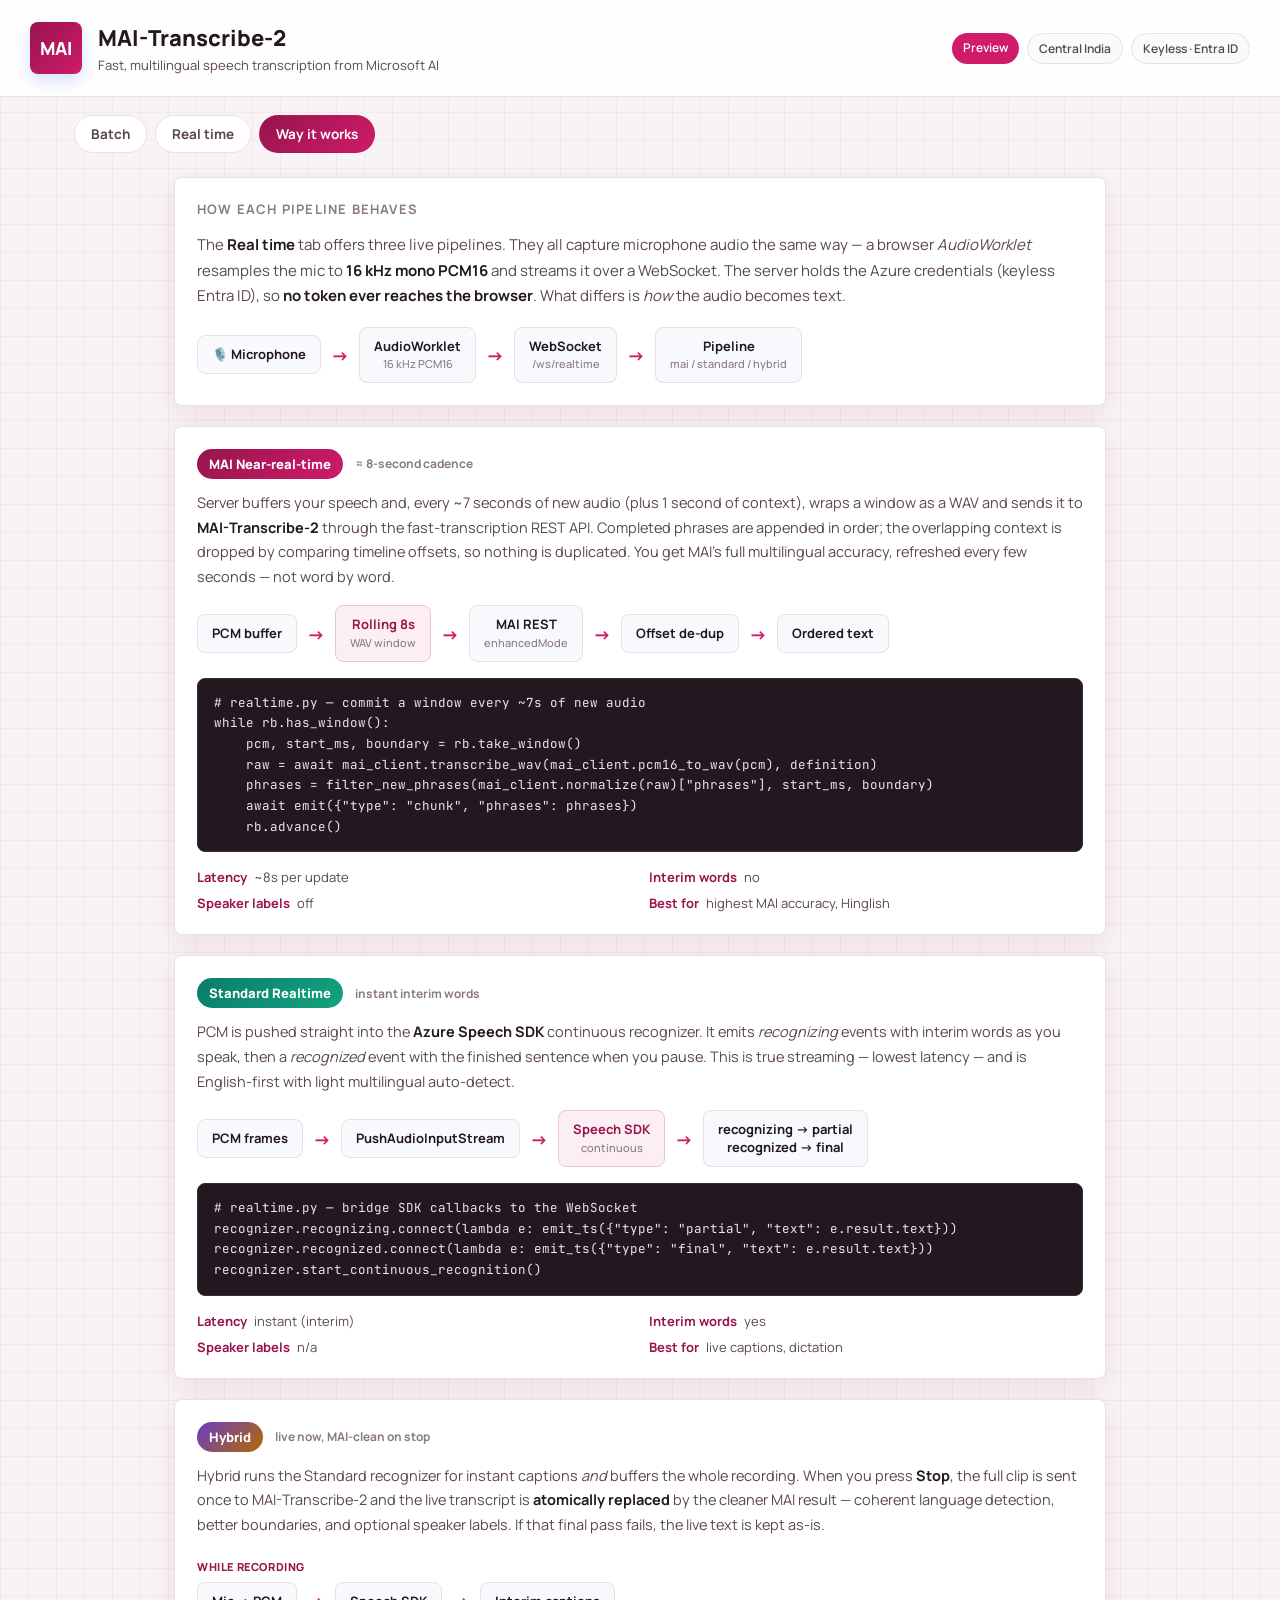
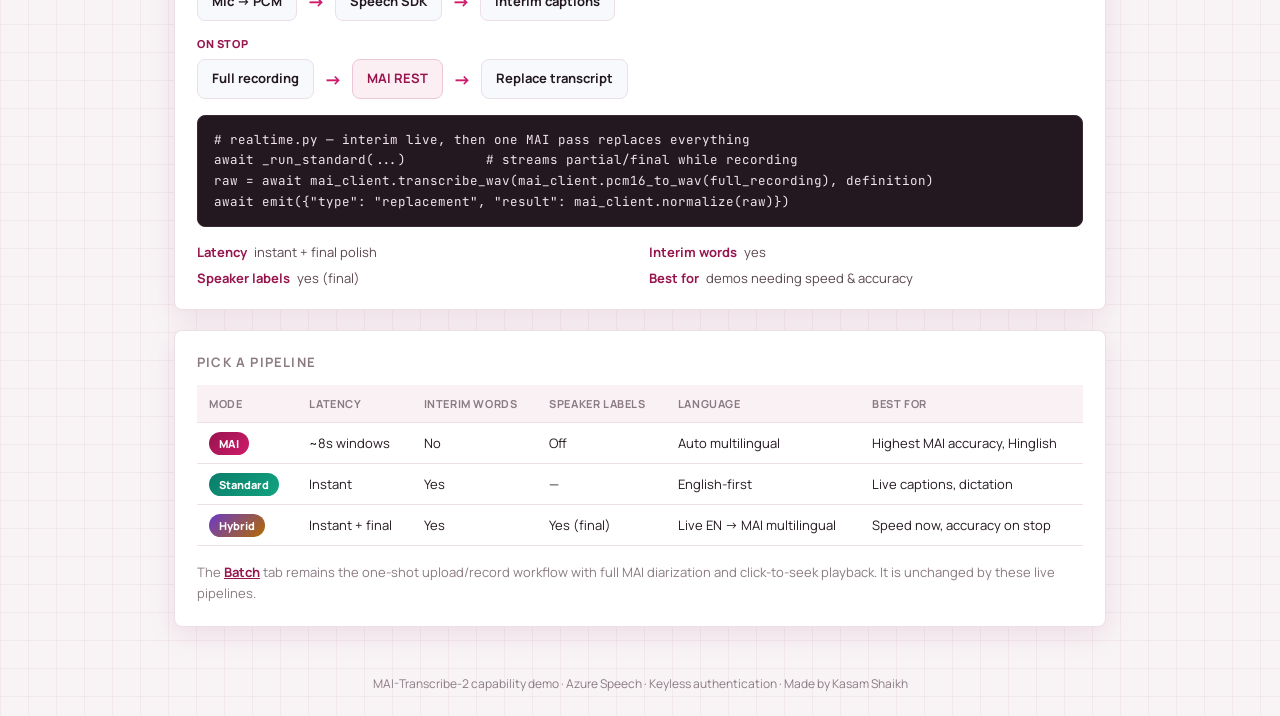
==== public/how-it-works.html @ 8f66d8f8 "Add Real time tab (MAI near-real-time, Standard, Hybrid) + Way it works tab Isolated new tabs; Batch" ====
<!DOCTYPE html>
<html lang="en">
<head>
  <meta charset="UTF-8" />
  <meta name="viewport" content="width=device-width, initial-scale=1.0" />
  <title>MAI-Transcribe-2 · Way it works</title>
  <link rel="preconnect" href="https://fonts.googleapis.com" />
  <link rel="preconnect" href="https://fonts.gstatic.com" crossorigin />
  <link href="https://fonts.googleapis.com/css2?family=Manrope:wght@400;500;600;700;800&display=swap" rel="stylesheet" />
  <link href="https://fonts.googleapis.com/css2?family=JetBrains+Mono:wght@400;600&display=swap" rel="stylesheet" />
  <link rel="stylesheet" href="styles.css?v=7" />
  <link rel="stylesheet" href="how-it-works.css?v=1" />
</head>
<body>
  <header class="app-header">
    <div class="brand">
      <div class="brand-mark">MAI</div>
      <div class="brand-text">
        <h1>MAI-Transcribe-2</h1>
        <p>Fast, multilingual speech transcription from Microsoft AI</p>
      </div>
    </div>
    <div class="badges">
      <span class="badge badge-preview">Preview</span>
      <span class="badge">Central India</span>
      <span class="badge">Keyless · Entra ID</span>
    </div>
  </header>

  <nav class="top-nav">
    <a href="index.html">Batch</a>
    <a href="realtime.html">Real time</a>
    <a href="how-it-works.html" class="active">Way it works</a>
  </nav>

  <main class="how">
    <section class="card intro-card">
      <h2 class="card-title">How each pipeline behaves</h2>
      <p class="lead">
        The <strong>Real time</strong> tab offers three live pipelines. They all capture microphone
        audio the same way — a browser <em>AudioWorklet</em> resamples the mic to <strong>16&nbsp;kHz mono
        PCM16</strong> and streams it over a WebSocket. The server holds the Azure credentials
        (keyless Entra ID), so <strong>no token ever reaches the browser</strong>. What differs is
        <em>how</em> the audio becomes text.
      </p>
      <div class="flow small">
        <span class="flow-step">🎙️ Microphone</span>
        <span class="flow-arrow">→</span>
        <span class="flow-step">AudioWorklet<br /><small>16 kHz PCM16</small></span>
        <span class="flow-arrow">→</span>
        <span class="flow-step">WebSocket<br /><small>/ws/realtime</small></span>
        <span class="flow-arrow">→</span>
        <span class="flow-step">Pipeline<br /><small>mai / standard / hybrid</small></span>
      </div>
    </section>

    <!-- MAI -->
    <section class="card pipe">
      <div class="pipe-head">
        <span class="pipe-badge mai">MAI Near-real-time</span>
        <span class="pipe-tag">≈ 8-second cadence</span>
      </div>
      <p class="pipe-summary">
        Server buffers your speech and, every ~7&nbsp;seconds of new audio (plus 1&nbsp;second of
        context), wraps a window as a WAV and sends it to <strong>MAI-Transcribe-2</strong> through the
        fast-transcription REST API. Completed phrases are appended in order; the overlapping context is
        dropped by comparing timeline offsets, so nothing is duplicated. You get MAI's full multilingual
        accuracy, refreshed every few seconds — not word by word.
      </p>
      <div class="flow">
        <span class="flow-step">PCM buffer</span>
        <span class="flow-arrow">→</span>
        <span class="flow-step accent">Rolling 8s<br /><small>WAV window</small></span>
        <span class="flow-arrow">→</span>
        <span class="flow-step">MAI REST<br /><small>enhancedMode</small></span>
        <span class="flow-arrow">→</span>
        <span class="flow-step">Offset de-dup</span>
        <span class="flow-arrow">→</span>
        <span class="flow-step">Ordered text</span>
      </div>
      <pre class="snippet"><code># realtime.py — commit a window every ~7s of new audio
while rb.has_window():
    pcm, start_ms, boundary = rb.take_window()
    raw = await mai_client.transcribe_wav(mai_client.pcm16_to_wav(pcm), definition)
    phrases = filter_new_phrases(mai_client.normalize(raw)["phrases"], start_ms, boundary)
    await emit({"type": "chunk", "phrases": phrases})
    rb.advance()</code></pre>
      <ul class="chars">
        <li><b>Latency</b> ~8s per update</li>
        <li><b>Interim words</b> no</li>
        <li><b>Speaker labels</b> off</li>
        <li><b>Best for</b> highest MAI accuracy, Hinglish</li>
      </ul>
    </section>

    <!-- STANDARD -->
    <section class="card pipe">
      <div class="pipe-head">
        <span class="pipe-badge standard">Standard Realtime</span>
        <span class="pipe-tag">instant interim words</span>
      </div>
      <p class="pipe-summary">
        PCM is pushed straight into the <strong>Azure Speech SDK</strong> continuous recognizer. It emits
        <em>recognizing</em> events with interim words as you speak, then a <em>recognized</em> event with
        the finished sentence when you pause. This is true streaming — lowest latency — and is
        English-first with light multilingual auto-detect.
      </p>
      <div class="flow">
        <span class="flow-step">PCM frames</span>
        <span class="flow-arrow">→</span>
        <span class="flow-step">PushAudioInputStream</span>
        <span class="flow-arrow">→</span>
        <span class="flow-step accent">Speech SDK<br /><small>continuous</small></span>
        <span class="flow-arrow">→</span>
        <span class="flow-step">recognizing → partial<br />recognized → final</span>
      </div>
      <pre class="snippet"><code># realtime.py — bridge SDK callbacks to the WebSocket
recognizer.recognizing.connect(lambda e: emit_ts({"type": "partial", "text": e.result.text}))
recognizer.recognized.connect(lambda e: emit_ts({"type": "final", "text": e.result.text}))
recognizer.start_continuous_recognition()</code></pre>
      <ul class="chars">
        <li><b>Latency</b> instant (interim)</li>
        <li><b>Interim words</b> yes</li>
        <li><b>Speaker labels</b> n/a</li>
        <li><b>Best for</b> live captions, dictation</li>
      </ul>
    </section>

    <!-- HYBRID -->
    <section class="card pipe">
      <div class="pipe-head">
        <span class="pipe-badge hybrid">Hybrid</span>
        <span class="pipe-tag">live now, MAI-clean on stop</span>
      </div>
      <p class="pipe-summary">
        Hybrid runs the Standard recognizer for instant captions <em>and</em> buffers the whole recording.
        When you press <strong>Stop</strong>, the full clip is sent once to MAI-Transcribe-2 and the live
        transcript is <strong>atomically replaced</strong> by the cleaner MAI result — coherent language
        detection, better boundaries, and optional speaker labels. If that final pass fails, the live text
        is kept as-is.
      </p>
      <div class="flow labeled">
        <div class="flow-lane">
          <span class="lane-tag">While recording</span>
          <div class="flow">
            <span class="flow-step">Mic → PCM</span>
            <span class="flow-arrow">→</span>
            <span class="flow-step">Speech SDK</span>
            <span class="flow-arrow">→</span>
            <span class="flow-step">Interim captions</span>
          </div>
        </div>
        <div class="flow-lane">
          <span class="lane-tag">On stop</span>
          <div class="flow">
            <span class="flow-step">Full recording</span>
            <span class="flow-arrow">→</span>
            <span class="flow-step accent">MAI REST</span>
            <span class="flow-arrow">→</span>
            <span class="flow-step">Replace transcript</span>
          </div>
        </div>
      </div>
      <pre class="snippet"><code># realtime.py — interim live, then one MAI pass replaces everything
await _run_standard(...)          # streams partial/final while recording
raw = await mai_client.transcribe_wav(mai_client.pcm16_to_wav(full_recording), definition)
await emit({"type": "replacement", "result": mai_client.normalize(raw)})</code></pre>
      <ul class="chars">
        <li><b>Latency</b> instant + final polish</li>
        <li><b>Interim words</b> yes</li>
        <li><b>Speaker labels</b> yes (final)</li>
        <li><b>Best for</b> demos needing speed &amp; accuracy</li>
      </ul>
    </section>

    <!-- COMPARISON -->
    <section class="card">
      <h2 class="card-title">Pick a pipeline</h2>
      <div class="compare-wrap">
        <table class="compare">
          <thead>
            <tr><th>Mode</th><th>Latency</th><th>Interim words</th><th>Speaker labels</th><th>Language</th><th>Best for</th></tr>
          </thead>
          <tbody>
            <tr>
              <td><span class="pipe-badge mai sm">MAI</span></td>
              <td>~8s windows</td><td>No</td><td>Off</td><td>Auto multilingual</td>
              <td>Highest MAI accuracy, Hinglish</td>
            </tr>
            <tr>
              <td><span class="pipe-badge standard sm">Standard</span></td>
              <td>Instant</td><td>Yes</td><td>—</td><td>English-first</td>
              <td>Live captions, dictation</td>
            </tr>
            <tr>
              <td><span class="pipe-badge hybrid sm">Hybrid</span></td>
              <td>Instant + final</td><td>Yes</td><td>Yes (final)</td><td>Live EN → MAI multilingual</td>
              <td>Speed now, accuracy on stop</td>
            </tr>
          </tbody>
        </table>
      </div>
      <p class="foot-note">
        The <a href="index.html">Batch</a> tab remains the one-shot upload/record workflow with full MAI
        diarization and click-to-seek playback. It is unchanged by these live pipelines.
      </p>
    </section>
  </main>

  <footer class="app-footer">
    <span>MAI-Transcribe-2 capability demo · Azure Speech · Keyless authentication · Made by Kasam Shaikh</span>
  </footer>
</body>
</html>
---- public/styles.css ----
:root {
  --bg: #f8f4f6;
  --card: #ffffff;
  --card-2: #ffffff;
  --ink: #241820;
  --ink-soft: #5a4650;
  --ink-mute: #8a7a82;
  --line: #ecdfe5;
  --brand: #97144d;        /* Axis Bank burgundy */
  --brand-2: #cf1b6a;      /* Axis magenta accent */
  --accent: #b26a00;       /* warm gold for the speed highlight */
  --danger: #dc3545;
  --radius: 8px;
  --radius-sm: 7px;
  --shadow: 0 8px 28px rgba(151, 20, 77, 0.10);
}

* { box-sizing: border-box; }

html, body { margin: 0; padding: 0; }

body {
  font-family: "Manrope", sans-serif;
  color: var(--ink);
  background:
    linear-gradient(rgba(151, 20, 77, 0.05) 1px, transparent 1px),
    linear-gradient(90deg, rgba(151, 20, 77, 0.05) 1px, transparent 1px),
    var(--bg);
  background-size: 28px 28px;
  min-height: 100vh;
}

/* ---------- Header ---------- */
.app-header {
  display: flex; align-items: center; justify-content: space-between;
  gap: 20px; flex-wrap: wrap;
  padding: 22px 30px;
  border-bottom: 1px solid var(--line); background: rgba(255, 255, 255, 0.94);
}
.brand { display: flex; align-items: center; gap: 16px; }
.brand-mark {
  width: 52px; height: 52px; border-radius: 8px;
  display: grid; place-items: center;
  font-weight: 800; font-size: 18px; letter-spacing: 0; color: #fff;
  background: linear-gradient(135deg, var(--brand), var(--brand-2));
  box-shadow: 0 6px 16px rgba(37, 99, 235, 0.2);
}
.brand-text h1 { margin: 0; font-size: 22px; font-weight: 800; letter-spacing: 0; }
.brand-text p { margin: 3px 0 0; color: var(--ink-soft); font-size: 13px; }
.badges { display: flex; gap: 8px; flex-wrap: wrap; }
.badge {
  font-size: 12px; font-weight: 600; color: var(--ink-soft);
  padding: 6px 11px; border-radius: 999px;
  border: 1px solid var(--line); background: #f8fafc;
}
.badge-preview { color: #fff; background: var(--brand-2); border: none; }

/* ---------- Layout ---------- */
.layout {
  max-width: 1180px; margin: 26px auto; padding: 0 24px;
  display: grid; grid-template-columns: 420px 1fr; gap: 22px; align-items: start;
}
@media (max-width: 900px) { .layout { grid-template-columns: 1fr; } }

.card {
  background: var(--card);
  border: 1px solid var(--line);
  border-radius: var(--radius);
  box-shadow: var(--shadow);
  padding: 22px;
}
.card-title { font-size: 13px; text-transform: uppercase; letter-spacing: 1.2px; color: var(--ink-mute); margin: 0 0 14px; font-weight: 700; }
.card-title.mt { margin-top: 26px; }

/* ---------- Record ---------- */
.record-row { display: flex; align-items: center; gap: 18px; }
.record-btn {
  width: 76px; height: 76px; border-radius: 50%; border: none; cursor: pointer;
  background: linear-gradient(135deg, var(--brand-2), var(--brand));
  display: grid; place-items: center; flex: none;
  box-shadow: 0 8px 24px rgba(79, 140, 255, 0.35);
  transition: transform 0.15s ease, box-shadow 0.15s ease;
}
.record-btn:hover { transform: translateY(-2px); }
.record-btn:active { transform: scale(0.96); }
.mic-icon {
  width: 20px; height: 30px; position: relative; display: block;
}
.mic-icon::before {
  content: ""; position: absolute; left: 3px; top: 0; width: 14px; height: 20px;
  border-radius: 8px; background: #fff;
}
.mic-icon::after {
  content: ""; position: absolute; left: 0; top: 14px; width: 20px; height: 12px;
  border: 2px solid #fff; border-top: none; border-radius: 0 0 12px 12px;
}
.record-btn.recording { background: linear-gradient(135deg, var(--danger), #ff8a3d); animation: pulse 1.4s infinite; }
.record-btn.recording .mic-icon::before { border-radius: 3px; }
@keyframes pulse {
  0% { box-shadow: 0 0 0 0 rgba(255, 93, 108, 0.5); }
  70% { box-shadow: 0 0 0 18px rgba(255, 93, 108, 0); }
  100% { box-shadow: 0 0 0 0 rgba(255, 93, 108, 0); }
}
.record-state { font-weight: 600; font-size: 15px; }
.record-timer { color: var(--ink-mute); font-variant-numeric: tabular-nums; font-size: 13px; margin-top: 2px; }

.or-divider { text-align: center; margin: 18px 0; position: relative; color: var(--ink-mute); font-size: 12px; }
.or-divider::before { content: ""; position: absolute; top: 50%; left: 0; right: 0; height: 1px; background: var(--line); }
.or-divider span { position: relative; background: var(--card); padding: 0 12px; }

.dropzone {
  display: flex; flex-direction: column; align-items: center; gap: 4px;
  padding: 20px; border: 1.5px dashed var(--line); border-radius: var(--radius-sm);
  cursor: pointer; text-align: center; transition: border-color 0.2s, background 0.2s;
}
.dropzone:hover, .dropzone.drag { border-color: var(--brand); background: rgba(46, 197, 182, 0.06); }
.dz-title { font-weight: 600; font-size: 14px; }
.dz-sub { font-size: 12px; color: var(--ink-mute); }
.file-name { margin-top: 10px; font-size: 13px; color: var(--brand); font-weight: 600; word-break: break-all; }

/* ---------- Fields ---------- */
.field { margin-top: 16px; }
.field-row { display: flex; align-items: center; justify-content: space-between; }
.field-label { font-size: 13px; font-weight: 600; color: var(--ink-soft); }
.field-hint { margin: 8px 0 0; font-size: 12px; color: var(--ink-mute); line-height: 1.4; }

.model-selection {
  display: flex; align-items: center; gap: 9px; margin-top: 8px; min-height: 42px;
  padding: 9px 11px; border: 1px solid #ecc6d8; border-radius: var(--radius-sm);
  background: #fbeff4; color: #7a0f3e; font-size: 13px; font-weight: 700;
}
.model-dot { width: 8px; height: 8px; border-radius: 50%; background: var(--brand); }
.model-status { margin-left: auto; color: var(--brand); font-size: 11px; text-transform: uppercase; }

.phrases {
  width: 100%; margin-top: 8px; resize: vertical; font-family: inherit; font-size: 13px;
  color: var(--ink); background: #f8fafc; border: 1px solid var(--line);
  border-radius: var(--radius-sm); padding: 11px 12px; line-height: 1.5;
}
.phrases:focus { outline: none; border-color: var(--brand); }

/* Toggle switch */
.switch { position: relative; display: inline-block; width: 42px; height: 24px; }
.switch input { opacity: 0; width: 0; height: 0; }
.slider {
  position: absolute; inset: 0; cursor: pointer; background: #aab5c5;
  border-radius: 999px; transition: 0.2s;
}
.slider::before {
  content: ""; position: absolute; height: 18px; width: 18px; left: 3px; top: 3px;
  background: #fff; border-radius: 50%; transition: 0.2s;
}
.switch input:checked + .slider { background: var(--brand-2); }
.switch input:checked + .slider::before { transform: translateX(18px); }
.switch input:disabled + .slider { cursor: not-allowed; opacity: 0.4; }

/* Primary button */
.primary-btn {
  width: 100%; margin-top: 22px; padding: 14px; border: none; cursor: pointer;
  border-radius: 7px; font-weight: 700; font-size: 15px; color: #fff; font-family: inherit;
  background: linear-gradient(135deg, var(--brand), var(--brand-2));
  display: flex; align-items: center; justify-content: center; gap: 10px;
  transition: transform 0.12s, opacity 0.2s; box-shadow: 0 6px 16px rgba(151, 20, 77, 0.25);
}
.primary-btn:hover:not(:disabled) { transform: translateY(-1px); }
.primary-btn:disabled { opacity: 0.45; cursor: not-allowed; box-shadow: none; }
.btn-spinner {
  width: 16px; height: 16px; border: 2px solid rgba(255, 255, 255, 0.4);
  border-top-color: #fff; border-radius: 50%; animation: spin 0.7s linear infinite;
}
@keyframes spin { to { transform: rotate(360deg); } }

.try-card {
  margin-top: 18px; padding: 14px; border-radius: var(--radius-sm);
  background: #f7f9fc; border: 1px solid var(--line);
}
.try-label { font-size: 11px; text-transform: uppercase; letter-spacing: 1px; color: var(--brand); font-weight: 700; }
.try-line { margin: 7px 0 0; font-size: 13.5px; line-height: 1.5; color: var(--ink-soft); font-style: italic; }

/* ---------- Output ---------- */
.panel-output { min-height: 440px; display: flex; flex-direction: column; }
.stat-bar { display: flex; gap: 10px; flex-wrap: wrap; margin-bottom: 16px; }
.stat {
  flex: 1; min-width: 92px; padding: 10px 12px; border-radius: var(--radius-sm);
  background: #f8fafc; border: 1px solid var(--line);
}
.stat-k { display: block; font-size: 11px; color: var(--ink-mute); text-transform: uppercase; letter-spacing: 0.6px; }
.stat-v { display: block; font-size: 15px; font-weight: 700; margin-top: 3px; }
.stat-accent { background: #fff8eb; border-color: #f2d19c; }
.stat-accent .stat-v { color: var(--accent); }

.player { width: 100%; margin-bottom: 16px; border-radius: 10px; }

.empty { flex: 1; display: flex; flex-direction: column; align-items: center; justify-content: center; text-align: center; color: var(--ink-mute); gap: 14px; padding: 30px; }
.empty p { line-height: 1.6; font-size: 14px; }
.empty-icon { width: 54px; height: 54px; border-radius: 14px; border: 2px dashed var(--line); position: relative; opacity: 0.6; }
.empty-icon::after { content: ""; position: absolute; inset: 14px; border-radius: 6px; background: linear-gradient(135deg, var(--brand), var(--brand-2)); opacity: 0.5; }

.transcript { line-height: 1.7; font-size: 15.5px; }
.phrase {
  cursor: pointer; padding: 2px 2px; border-radius: 5px; transition: background 0.15s;
  border-bottom: 2px solid transparent;
}
/* Conversation view: one utterance per line with a hanging indent so wrapped
   text aligns under the words, not under the "Speaker N :-" label. */
.phrase.turn {
  display: flex; gap: 8px; align-items: baseline; border-bottom: none; padding: 5px 8px;
}
.phrase:hover { background: #faf1f5; }
.phrase.active { background: #fbeef3; border-bottom-color: transparent; }
.turn-speaker { flex: none; font-weight: 800; color: var(--brand); white-space: nowrap; }
.turn-body { flex: 1; min-width: 0; }
.transcript-summary {
  display: flex; flex-wrap: wrap; gap: 18px; margin-bottom: 14px; padding: 10px 14px;
  border: 1px solid var(--line); border-left: 3px solid var(--brand);
  border-radius: var(--radius-sm); background: #fbeff4;
}
.summary-item { display: flex; flex-direction: column; gap: 2px; }
.summary-k { font-size: 10px; text-transform: uppercase; letter-spacing: 0.7px; color: var(--brand); font-weight: 800; }
.summary-v { font-size: 13.5px; font-weight: 700; color: var(--ink); }
.lang-chip {
  display: inline-block; font-size: 10px; font-weight: 800; text-transform: uppercase;
  letter-spacing: 0.5px; padding: 1px 6px; border-radius: 5px; margin-right: 5px;
  vertical-align: middle; transform: translateY(-1px);
}
.lang-en { background: #f3e1ea; color: #7a0f3e; }
.lang-hi { background: #fdeecf; color: #8a5a06; }
.lang-other { background: #f7e0ee; color: #a3186b; }

.bias-note {
  margin-top: 16px; padding: 11px 13px; border-radius: var(--radius-sm); font-size: 12.5px;
  background: rgba(151, 20, 77, 0.06); border: 1px solid rgba(151, 20, 77, 0.22); color: var(--ink-soft);
}
.bias-note b { color: var(--brand); }
.error-box {
  margin-top: 16px; padding: 12px 14px; border-radius: var(--radius-sm); font-size: 13px;
  background: rgba(255, 93, 108, 0.1); border: 1px solid rgba(255, 93, 108, 0.35); color: #ffb3bb;
  white-space: pre-wrap; word-break: break-word;
}

.app-footer { text-align: center; color: var(--ink-mute); font-size: 12px; padding: 24px; }

/* ---------- Top navigation (shared across Batch / Real time / Way it works) ---------- */
.top-nav {
  max-width: 1180px; margin: 18px auto 0; padding: 0 24px;
  display: flex; gap: 8px; flex-wrap: wrap;
}
.top-nav a {
  text-decoration: none; font-size: 13.5px; font-weight: 700; color: var(--ink-soft);
  padding: 9px 16px; border-radius: 999px; border: 1px solid var(--line); background: #fff;
  transition: color 0.15s, border-color 0.15s, background 0.15s;
}
.top-nav a:hover { color: var(--brand); border-color: var(--brand); }
.top-nav a.active {
  color: #fff; background: linear-gradient(135deg, var(--brand), var(--brand-2)); border-color: transparent;
}
---- public/how-it-works.css ----
/* Way it works — static explainer styles. Shared tokens live in styles.css. */

.how {
  max-width: 980px; margin: 24px auto; padding: 0 24px;
  display: flex; flex-direction: column; gap: 20px;
}

.intro-card .lead { margin: 0 0 18px; font-size: 15px; line-height: 1.7; color: var(--ink-soft); }
.intro-card .lead strong { color: var(--ink); }

/* Flow diagram */
.flow {
  display: flex; align-items: center; gap: 10px; flex-wrap: wrap;
}
.flow.small { margin-top: 6px; }
.flow-step {
  padding: 10px 14px; border-radius: 8px; font-size: 13px; font-weight: 700; text-align: center;
  color: var(--ink); background: #f7f9fc; border: 1px solid var(--line); line-height: 1.35;
}
.flow-step small { display: block; font-weight: 500; font-size: 11px; color: var(--ink-mute); margin-top: 2px; }
.flow-step.accent {
  background: #fbeff4; border-color: #ecc6d8; color: var(--brand);
}
.flow-arrow { color: var(--brand-2); font-weight: 800; font-size: 18px; }
.flow.labeled { display: block; }
.flow-lane { margin-top: 10px; }
.lane-tag {
  display: inline-block; margin-bottom: 8px; font-size: 11px; font-weight: 800;
  text-transform: uppercase; letter-spacing: 0.6px; color: var(--brand);
}

/* Pipeline card */
.pipe-head { display: flex; align-items: center; gap: 12px; flex-wrap: wrap; margin-bottom: 12px; }
.pipe-badge {
  font-size: 13px; font-weight: 800; color: #fff; padding: 6px 12px; border-radius: 999px;
  background: var(--brand);
}
.pipe-badge.sm { font-size: 11px; padding: 4px 10px; }
.pipe-badge.mai { background: linear-gradient(135deg, #97144d, #cf1b6a); }
.pipe-badge.standard { background: linear-gradient(135deg, #0a7d6b, #12a37f); }
.pipe-badge.hybrid { background: linear-gradient(135deg, #6a3ac7, #b26a00); }
.pipe-tag { font-size: 12px; font-weight: 700; color: var(--ink-mute); }
.pipe-summary { margin: 0 0 16px; font-size: 14.5px; line-height: 1.7; color: var(--ink-soft); }
.pipe-summary strong { color: var(--ink); }

/* Code snippet */
.snippet {
  margin: 16px 0 0; padding: 14px 16px; border-radius: 8px; overflow-x: auto;
  background: #241820; border: 1px solid #3a2a32;
}
.snippet code {
  font-family: "JetBrains Mono", ui-monospace, "Cascadia Code", Consolas, monospace;
  font-size: 12.5px; line-height: 1.65; color: #f3e3ea; white-space: pre;
}

/* Characteristics */
.chars {
  list-style: none; margin: 16px 0 0; padding: 0;
  display: grid; grid-template-columns: repeat(2, 1fr); gap: 8px 18px;
}
.chars li { font-size: 13px; color: var(--ink-soft); }
.chars b { color: var(--brand); font-weight: 700; margin-right: 4px; }

/* Comparison table */
.compare-wrap { overflow-x: auto; }
.compare { width: 100%; border-collapse: collapse; font-size: 13px; }
.compare th, .compare td {
  text-align: left; padding: 11px 12px; border-bottom: 1px solid var(--line); vertical-align: middle;
}
.compare thead th {
  font-size: 11px; text-transform: uppercase; letter-spacing: 0.6px; color: var(--ink-mute);
  background: #faf1f5;
}
.compare tbody tr:hover { background: #fbfafc; }
.foot-note { margin: 16px 0 0; font-size: 13px; color: var(--ink-mute); line-height: 1.6; }
.foot-note a { color: var(--brand); font-weight: 700; }

@media (max-width: 620px) {
  .chars { grid-template-columns: 1fr; }
  .flow-arrow { transform: rotate(90deg); }
}
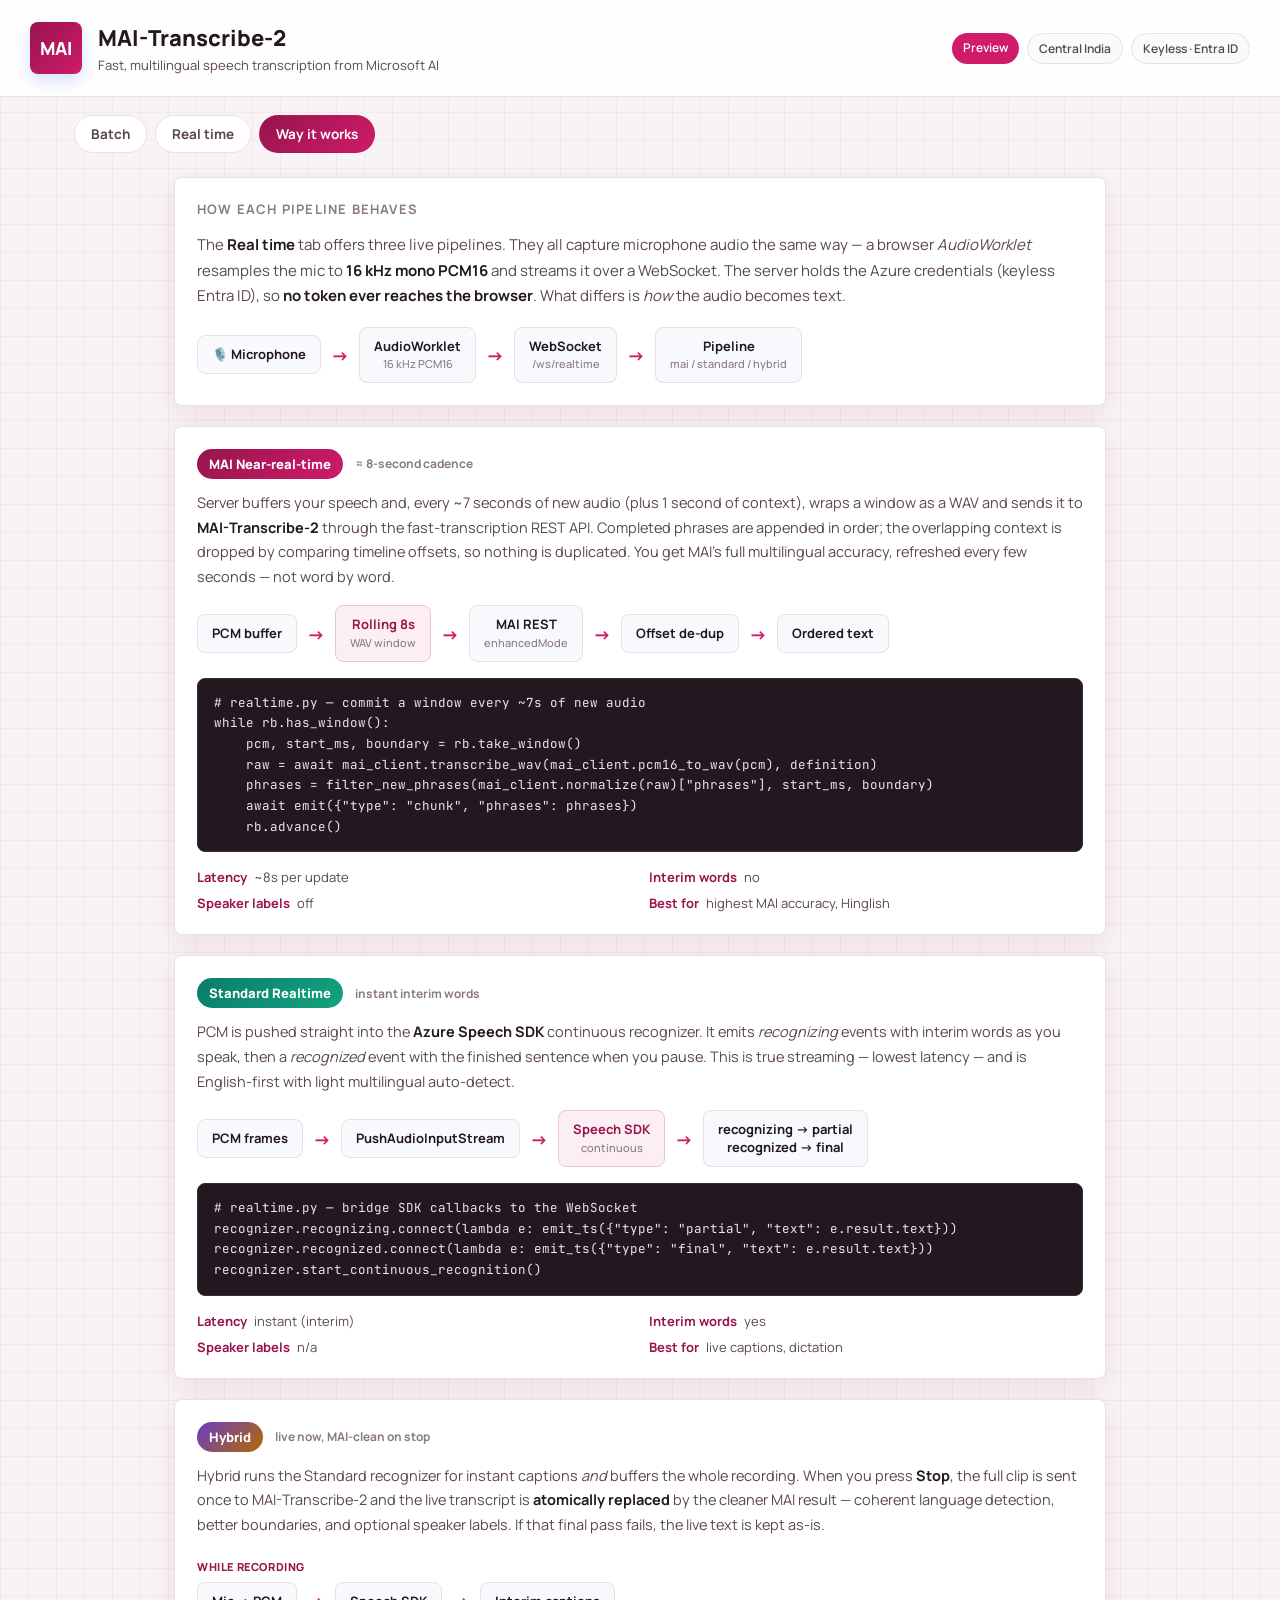
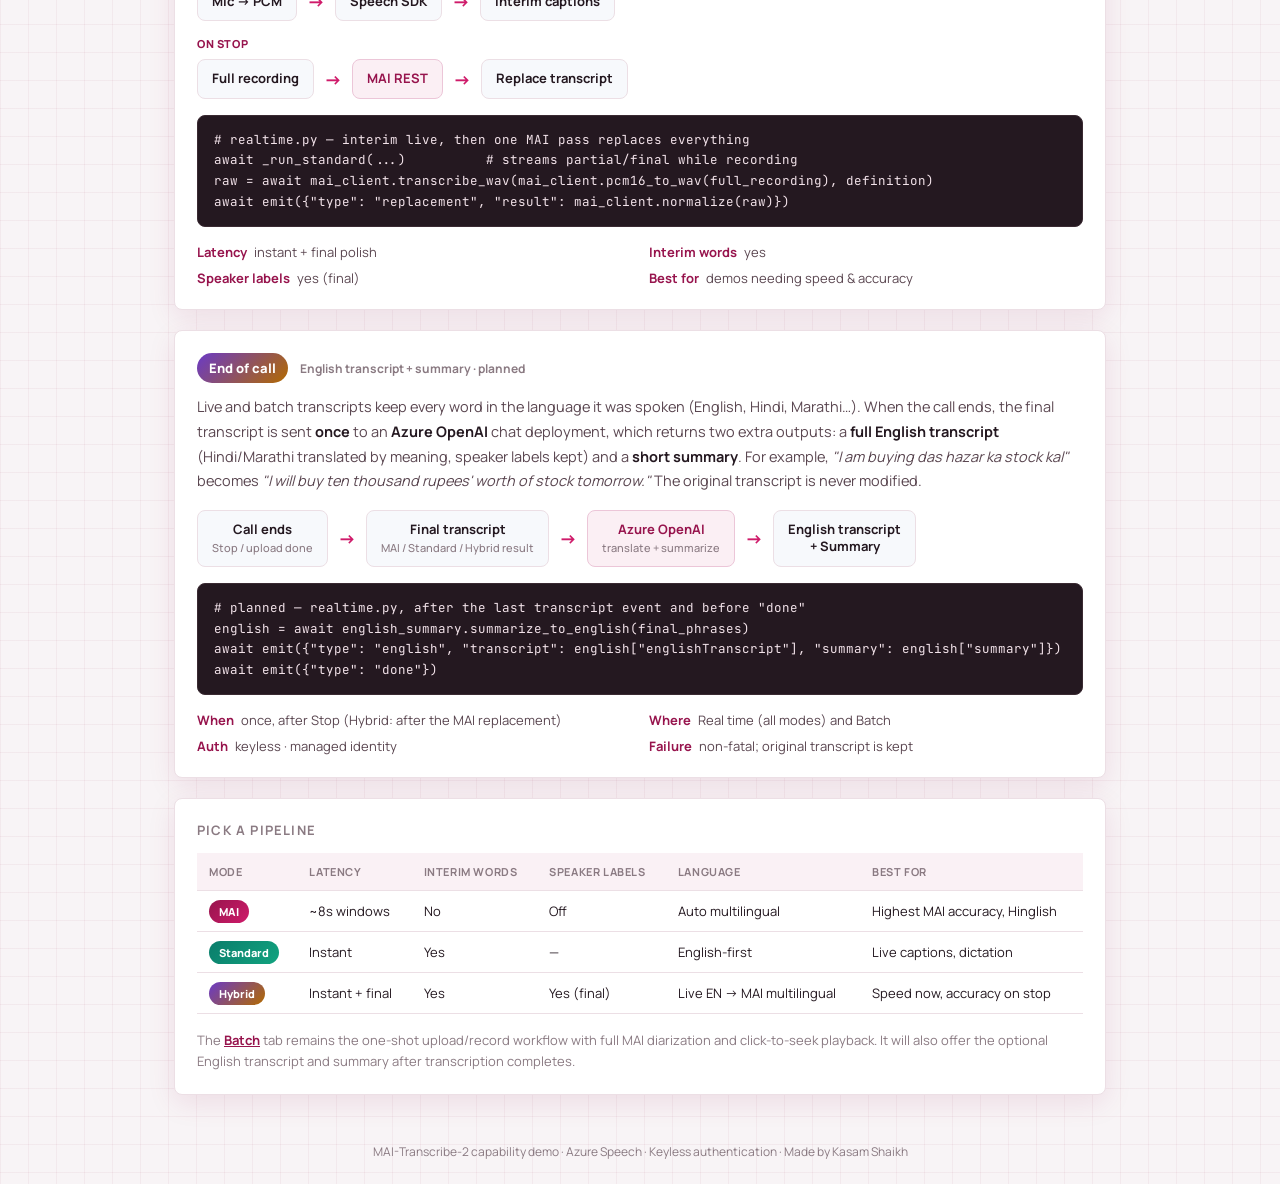
==== commit c2549e12: "Document planned end-of-call English transcript and summary Co-authored-by: Copilot <223556219+Copil" ====
--- a/public/how-it-works.html
+++ b/public/how-it-works.html
@@ -170,6 +170,41 @@
         <li><b>Interim words</b> yes</li>
         <li><b>Speaker labels</b> yes (final)</li>
         <li><b>Best for</b> demos needing speed &amp; accuracy</li>
+      </ul>
+    </section>
+
+    <!-- ENGLISH SUMMARY -->
+    <section class="card pipe">
+      <div class="pipe-head">
+        <span class="pipe-badge hybrid">End of call</span>
+        <span class="pipe-tag">English transcript + summary · planned</span>
+      </div>
+      <p class="pipe-summary">
+        Live and batch transcripts keep every word in the language it was spoken (English, Hindi, Marathi…).
+        When the call ends, the final transcript is sent <strong>once</strong> to an
+        <strong>Azure OpenAI</strong> chat deployment, which returns two extra outputs: a
+        <strong>full English transcript</strong> (Hindi/Marathi translated by meaning, speaker labels kept) and a
+        <strong>short summary</strong>. For example, <em>"I am buying das hazar ka stock kal"</em> becomes
+        <em>"I will buy ten thousand rupees' worth of stock tomorrow."</em> The original transcript is never modified.
+      </p>
+      <div class="flow">
+        <span class="flow-step">Call ends<br /><small>Stop / upload done</small></span>
+        <span class="flow-arrow">→</span>
+        <span class="flow-step">Final transcript<br /><small>MAI / Standard / Hybrid result</small></span>
+        <span class="flow-arrow">→</span>
+        <span class="flow-step accent">Azure OpenAI<br /><small>translate + summarize</small></span>
+        <span class="flow-arrow">→</span>
+        <span class="flow-step">English transcript<br />+ Summary</span>
+      </div>
+      <pre class="snippet"><code># planned — realtime.py, after the last transcript event and before "done"
+english = await english_summary.summarize_to_english(final_phrases)
+await emit({"type": "english", "transcript": english["englishTranscript"], "summary": english["summary"]})
+await emit({"type": "done"})</code></pre>
+      <ul class="chars">
+        <li><b>When</b> once, after Stop (Hybrid: after the MAI replacement)</li>
+        <li><b>Where</b> Real time (all modes) and Batch</li>
+        <li><b>Auth</b> keyless · managed identity</li>
+        <li><b>Failure</b> non-fatal; original transcript is kept</li>
       </ul>
     </section>
 
@@ -202,7 +237,8 @@
       </div>
       <p class="foot-note">
         The <a href="index.html">Batch</a> tab remains the one-shot upload/record workflow with full MAI
-        diarization and click-to-seek playback. It is unchanged by these live pipelines.
+        diarization and click-to-seek playback. It will also offer the optional English transcript and summary
+        after transcription completes.
       </p>
     </section>
   </main>
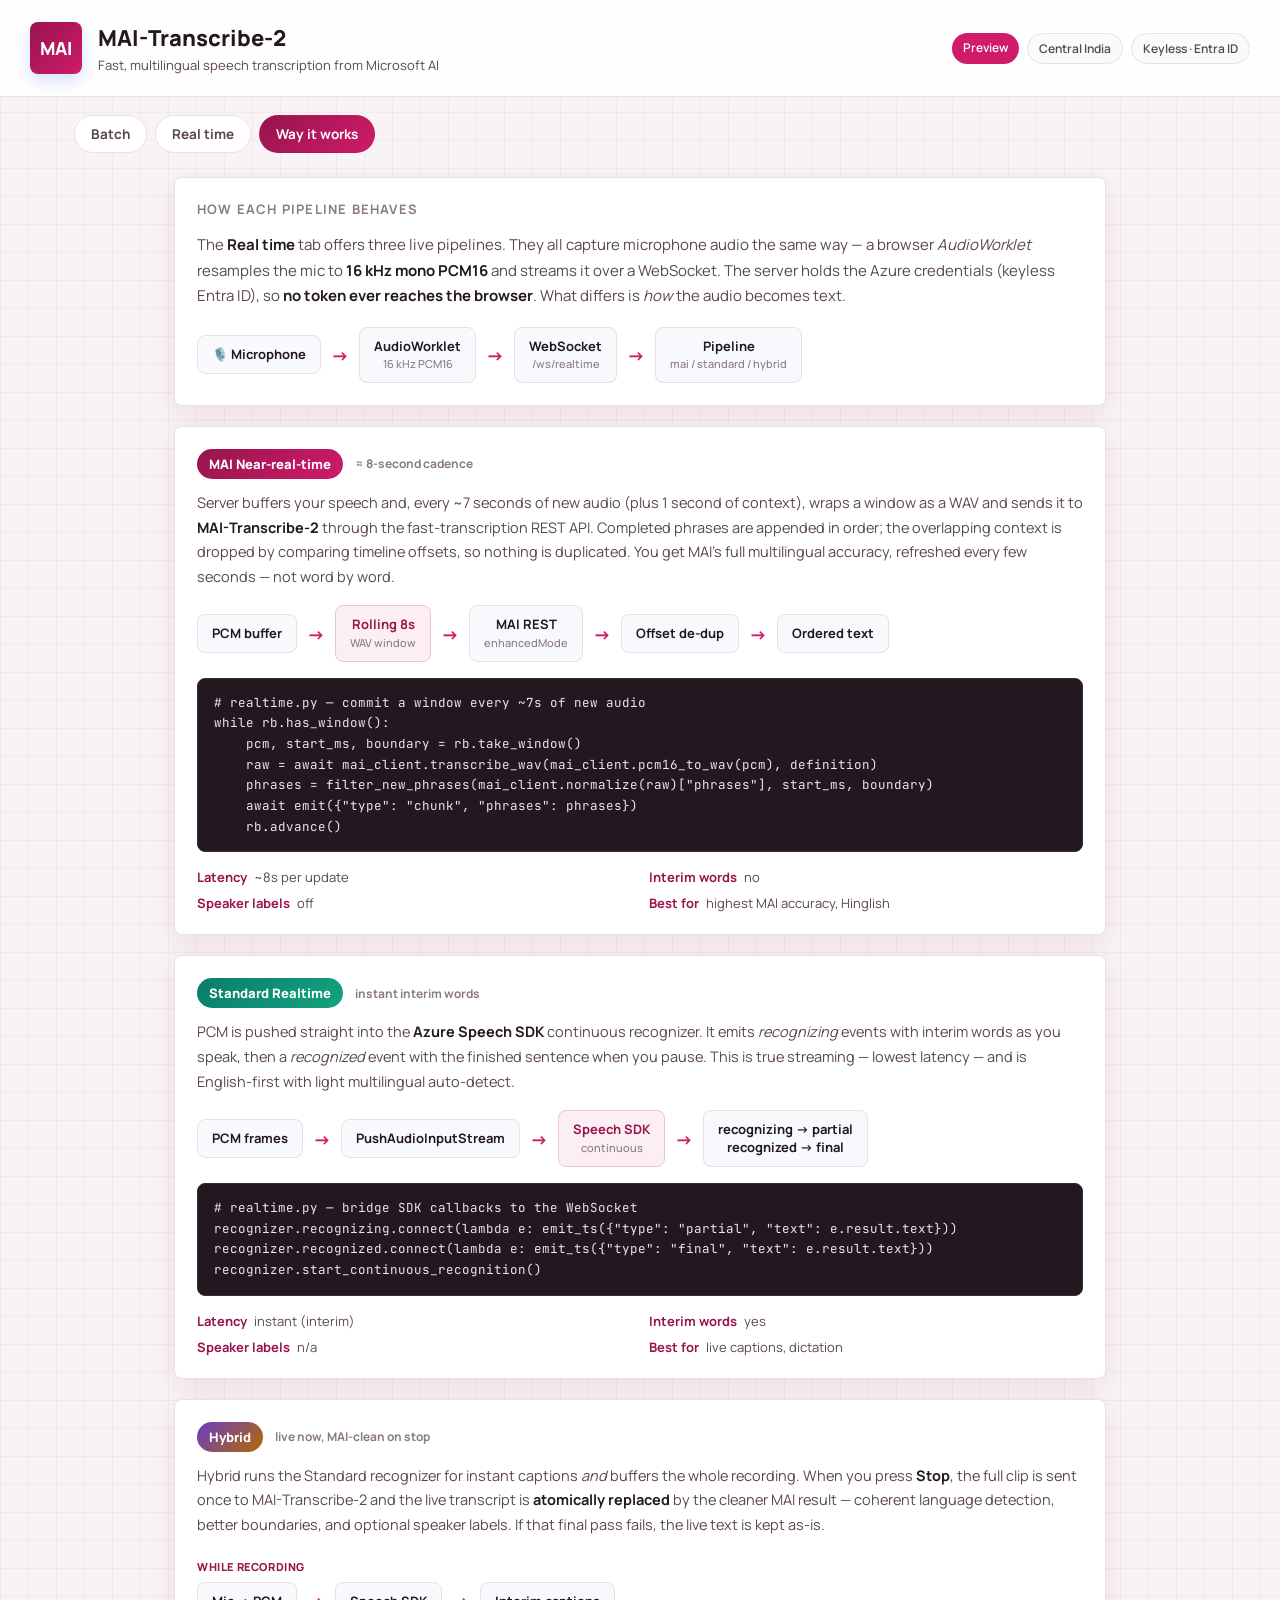
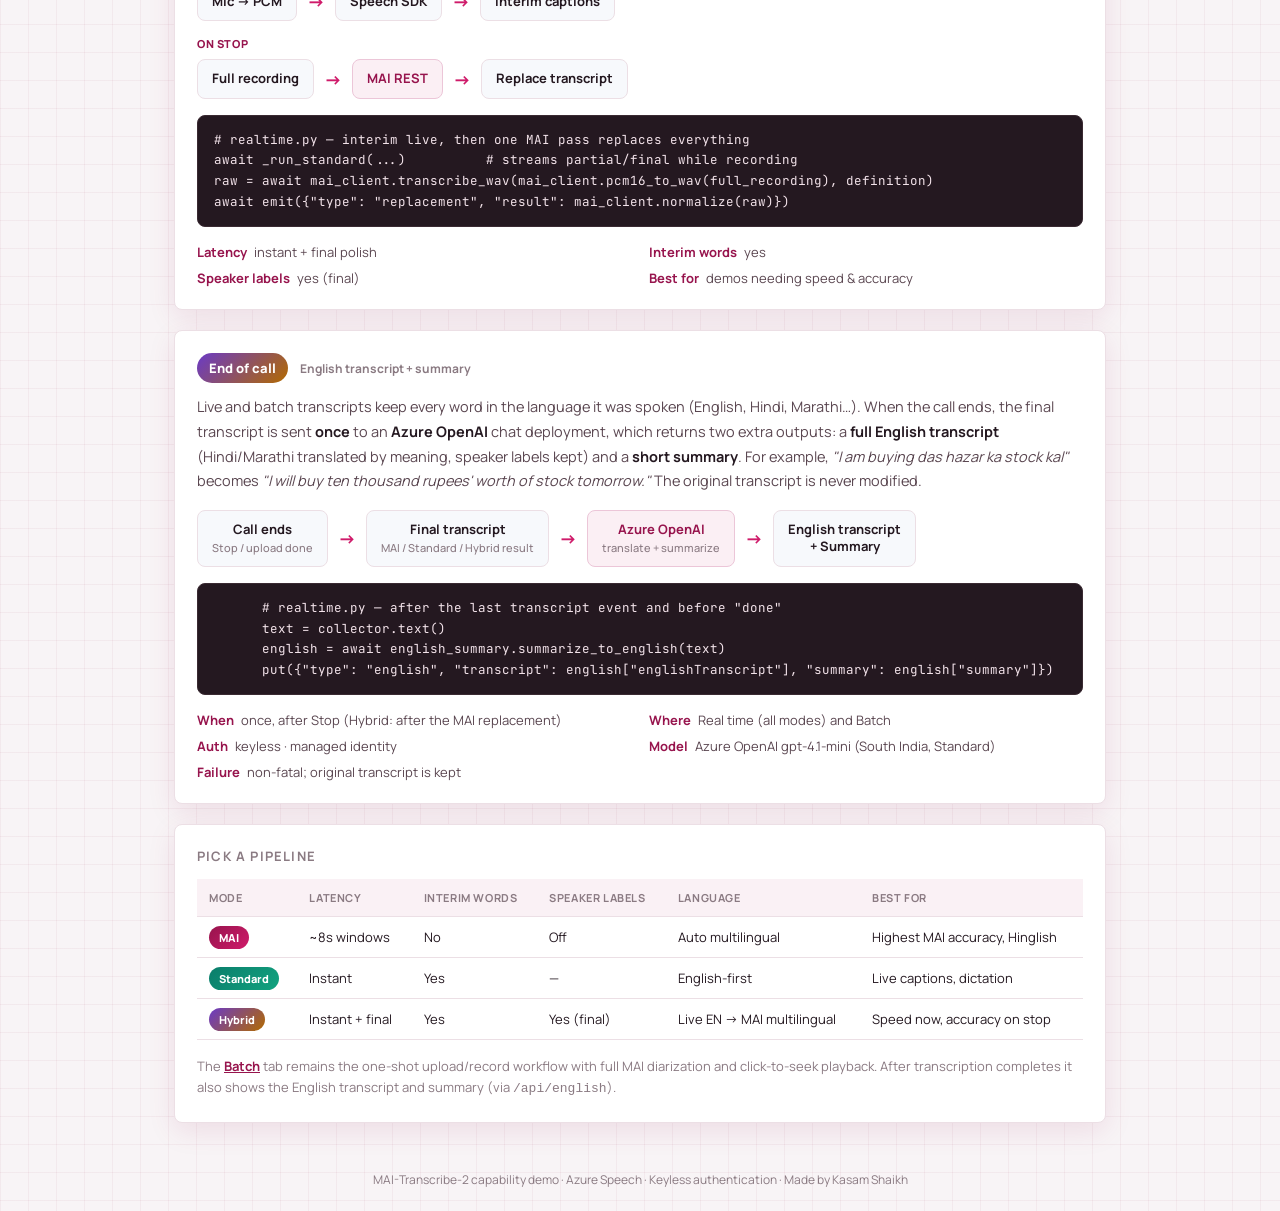
==== commit 281d0ae3: "Add end-of-call English transcript and summary (Azure OpenAI) Co-authored-by: Copilot <223556219+Cop" ====
--- a/public/how-it-works.html
+++ b/public/how-it-works.html
@@ -8,7 +8,7 @@
   <link rel="preconnect" href="https://fonts.gstatic.com" crossorigin />
   <link href="https://fonts.googleapis.com/css2?family=Manrope:wght@400;500;600;700;800&display=swap" rel="stylesheet" />
   <link href="https://fonts.googleapis.com/css2?family=JetBrains+Mono:wght@400;600&display=swap" rel="stylesheet" />
-  <link rel="stylesheet" href="styles.css?v=7" />
+  <link rel="stylesheet" href="styles.css?v=8" />
   <link rel="stylesheet" href="how-it-works.css?v=1" />
 </head>
 <body>
@@ -177,7 +177,7 @@
     <section class="card pipe">
       <div class="pipe-head">
         <span class="pipe-badge hybrid">End of call</span>
-        <span class="pipe-tag">English transcript + summary · planned</span>
+        <span class="pipe-tag">English transcript + summary</span>
       </div>
       <p class="pipe-summary">
         Live and batch transcripts keep every word in the language it was spoken (English, Hindi, Marathi…).
@@ -196,14 +196,15 @@
         <span class="flow-arrow">→</span>
         <span class="flow-step">English transcript<br />+ Summary</span>
       </div>
-      <pre class="snippet"><code># planned — realtime.py, after the last transcript event and before "done"
-english = await english_summary.summarize_to_english(final_phrases)
-await emit({"type": "english", "transcript": english["englishTranscript"], "summary": english["summary"]})
-await emit({"type": "done"})</code></pre>
+      <pre class="snippet"><code>      # realtime.py — after the last transcript event and before "done"
+      text = collector.text()
+      english = await english_summary.summarize_to_english(text)
+      put({"type": "english", "transcript": english["englishTranscript"], "summary": english["summary"]})</code></pre>
       <ul class="chars">
         <li><b>When</b> once, after Stop (Hybrid: after the MAI replacement)</li>
         <li><b>Where</b> Real time (all modes) and Batch</li>
         <li><b>Auth</b> keyless · managed identity</li>
+        <li><b>Model</b> Azure OpenAI gpt-4.1-mini (South India, Standard)</li>
         <li><b>Failure</b> non-fatal; original transcript is kept</li>
       </ul>
     </section>
@@ -237,8 +238,8 @@
       </div>
       <p class="foot-note">
         The <a href="index.html">Batch</a> tab remains the one-shot upload/record workflow with full MAI
-        diarization and click-to-seek playback. It will also offer the optional English transcript and summary
-        after transcription completes.
+        diarization and click-to-seek playback. After transcription completes it also shows the English transcript
+                and summary (via <code>/api/english</code>).
       </p>
     </section>
   </main>
--- a/public/styles.css
+++ b/public/styles.css
@@ -232,6 +232,14 @@
   background: rgba(151, 20, 77, 0.06); border: 1px solid rgba(151, 20, 77, 0.22); color: var(--ink-soft);
 }
 .bias-note b { color: var(--brand); }
+.english-card {
+  margin-top: 16px; padding: 14px 16px; border-radius: var(--radius-sm);
+  background: var(--card); border: 1px solid var(--line); color: var(--ink);
+}
+.english-card h3 { margin: 0 0 6px; font-size: 13px; color: var(--brand); text-transform: uppercase; letter-spacing: .04em; }
+.english-head { display: flex; align-items: center; justify-content: space-between; }
+.english-summary { margin: 0 0 14px; font-size: 14px; line-height: 1.5; }
+.english-text { font-size: 13.5px; line-height: 1.6; white-space: pre-wrap; color: var(--ink-soft); }
 .error-box {
   margin-top: 16px; padding: 12px 14px; border-radius: var(--radius-sm); font-size: 13px;
   background: rgba(255, 93, 108, 0.1); border: 1px solid rgba(255, 93, 108, 0.35); color: #ffb3bb;
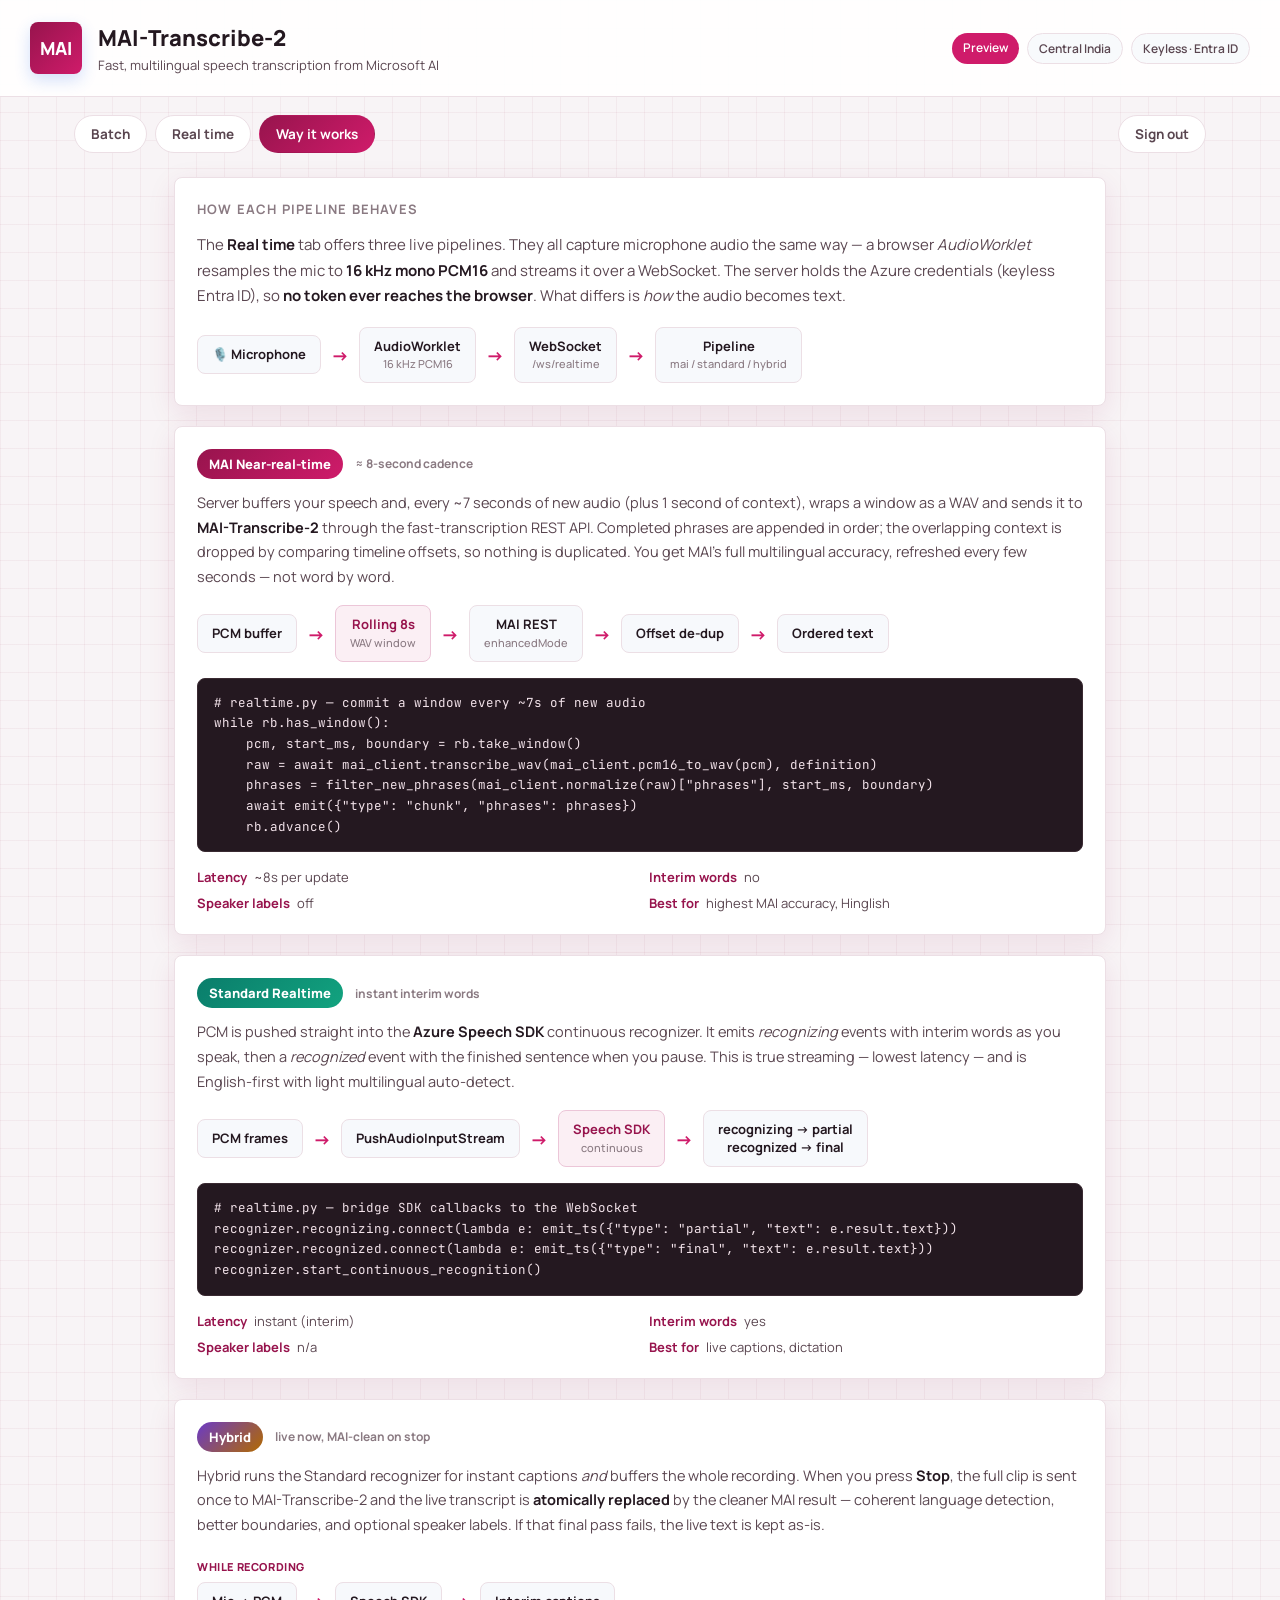
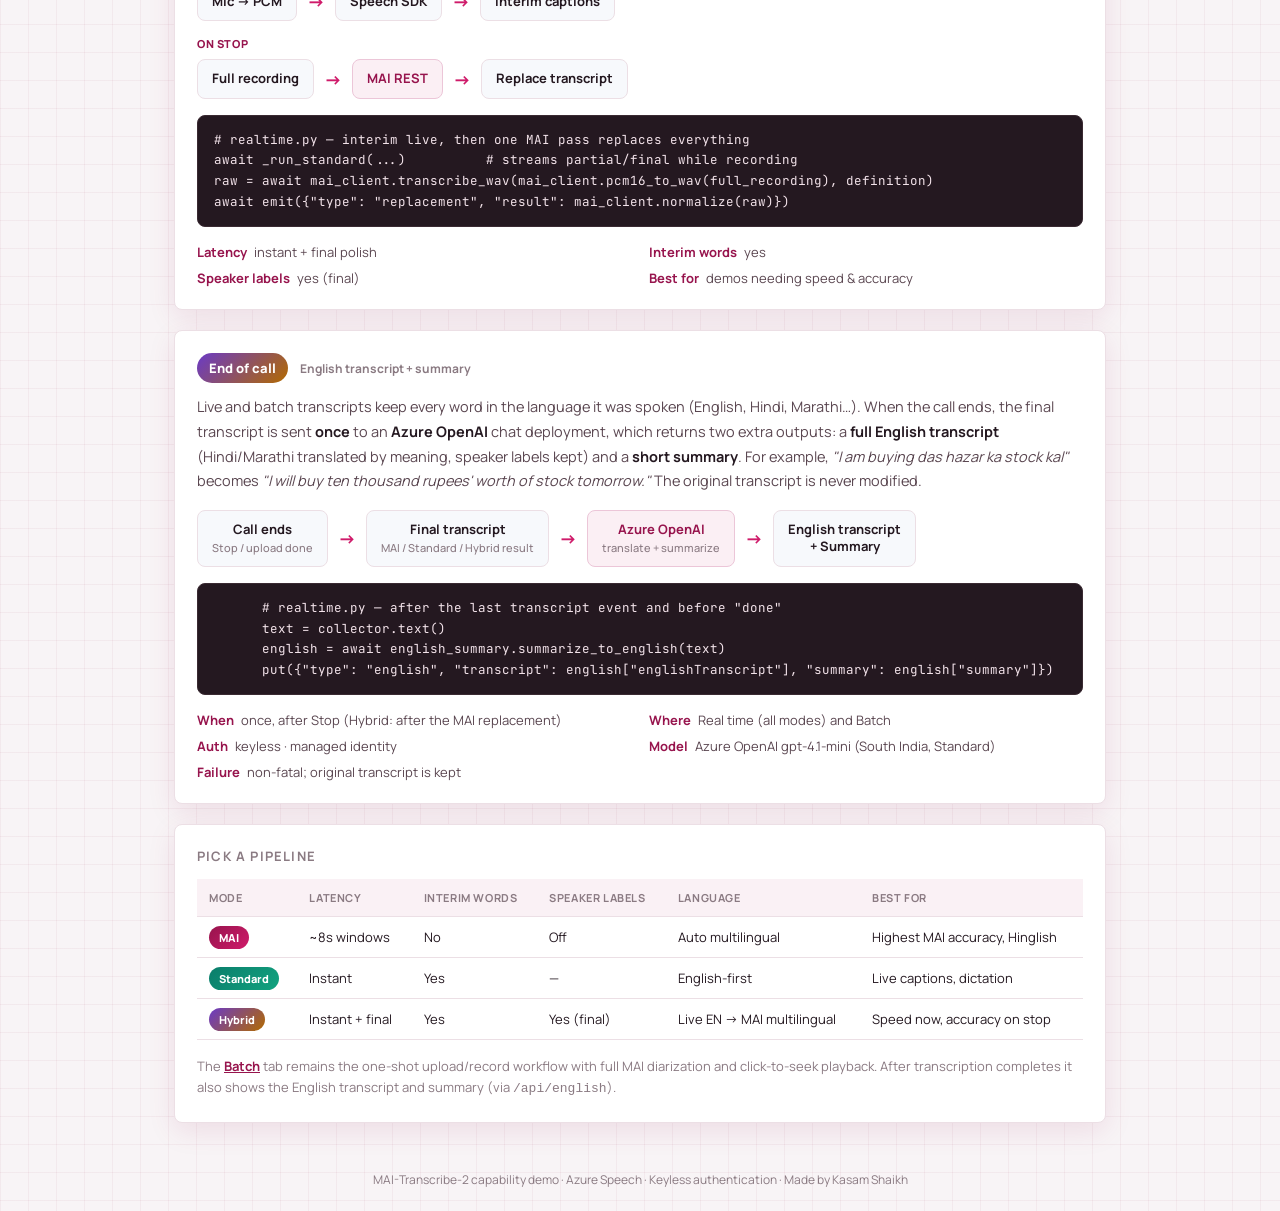
==== commit f15dad87: "Add login page and session gate for the whole app Co-authored-by: Copilot <223556219+Copilot@users.n" ====
--- a/public/how-it-works.html
+++ b/public/how-it-works.html
@@ -8,7 +8,7 @@
   <link rel="preconnect" href="https://fonts.gstatic.com" crossorigin />
   <link href="https://fonts.googleapis.com/css2?family=Manrope:wght@400;500;600;700;800&display=swap" rel="stylesheet" />
   <link href="https://fonts.googleapis.com/css2?family=JetBrains+Mono:wght@400;600&display=swap" rel="stylesheet" />
-  <link rel="stylesheet" href="styles.css?v=8" />
+  <link rel="stylesheet" href="styles.css?v=9" />
   <link rel="stylesheet" href="how-it-works.css?v=1" />
 </head>
 <body>
@@ -31,6 +31,7 @@
     <a href="index.html">Batch</a>
     <a href="realtime.html">Real time</a>
     <a href="how-it-works.html" class="active">Way it works</a>
+    <a href="#" class="signout" onclick="fetch('/api/logout',{method:'POST'}).then(()=>location.replace('/login.html'));return false;">Sign out</a>
   </nav>
 
   <main class="how">
--- a/public/styles.css
+++ b/public/styles.css
@@ -259,6 +259,7 @@
   transition: color 0.15s, border-color 0.15s, background 0.15s;
 }
 .top-nav a:hover { color: var(--brand); border-color: var(--brand); }
+.top-nav a.signout { margin-left: auto; }
 .top-nav a.active {
   color: #fff; background: linear-gradient(135deg, var(--brand), var(--brand-2)); border-color: transparent;
 }
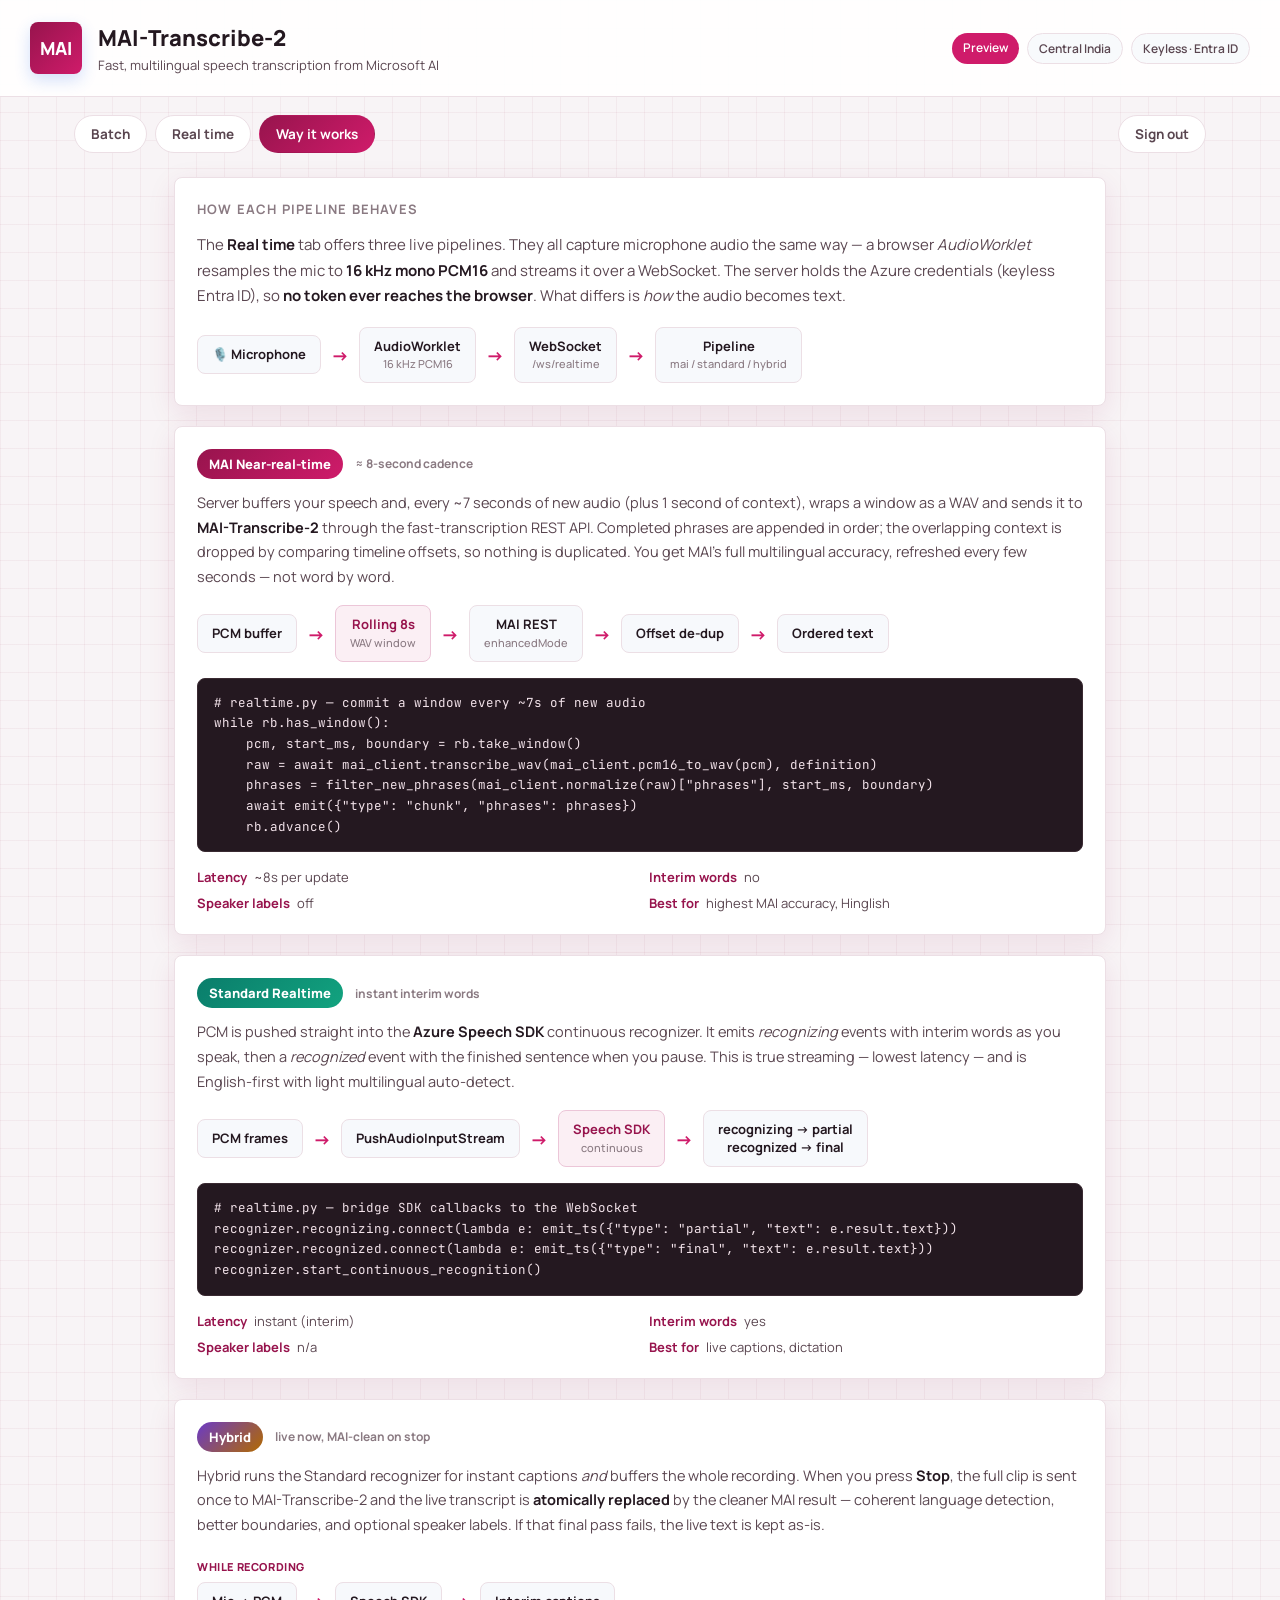
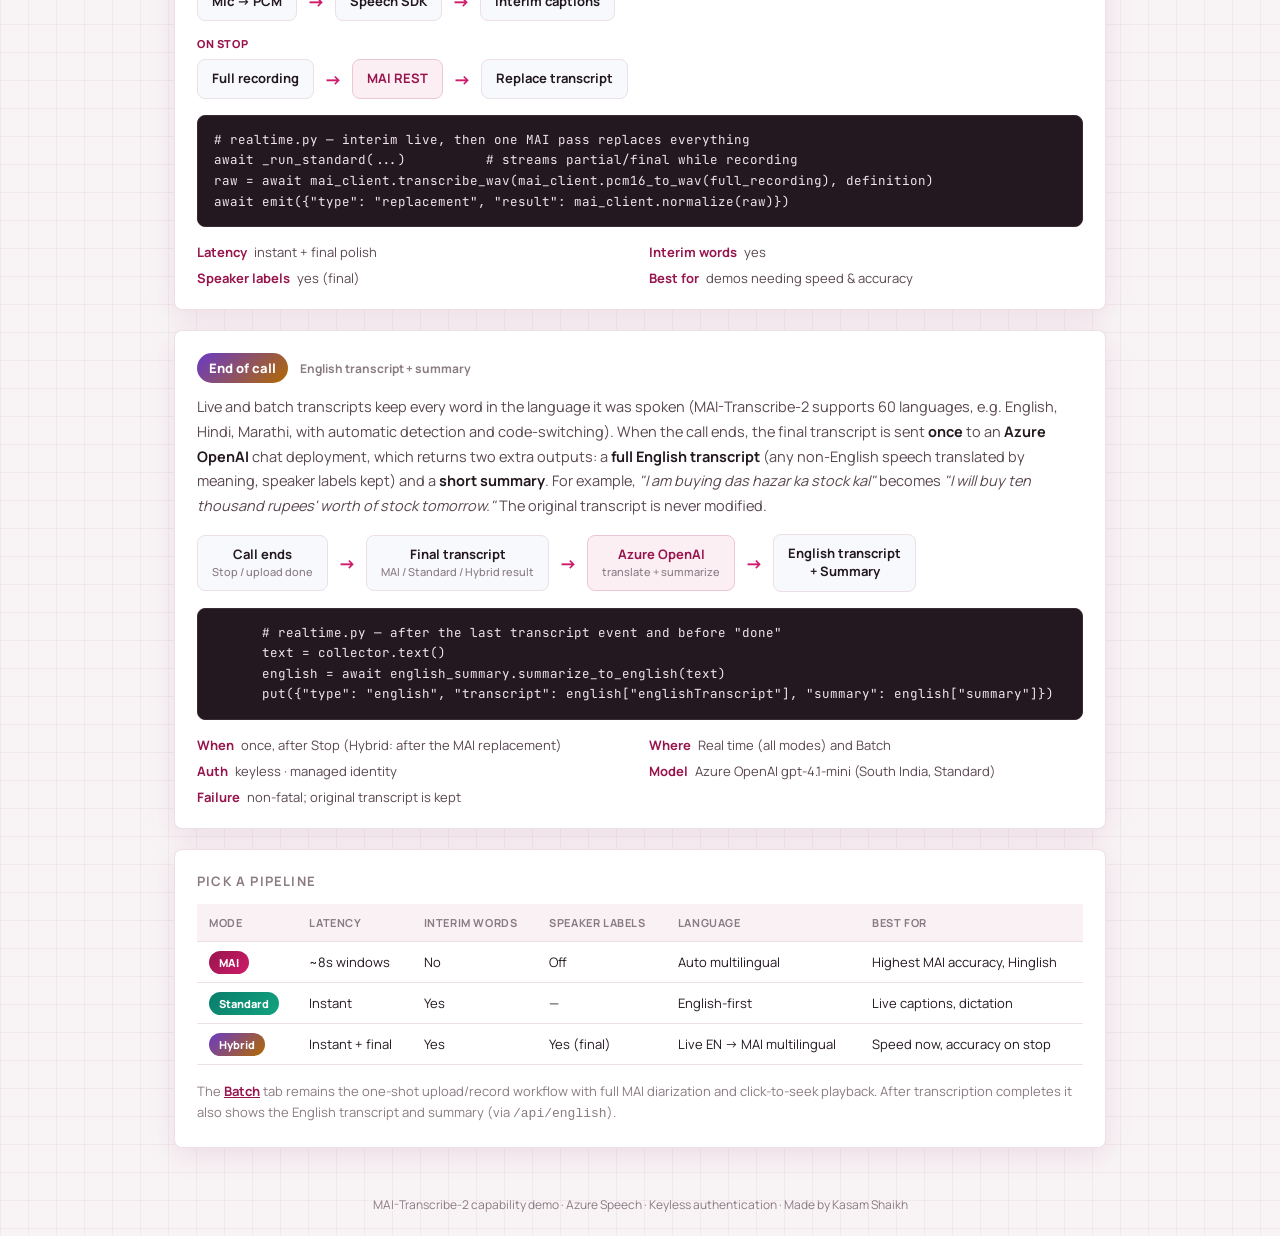
==== commit 8a37ae7e: "Say 60 languages; language-agnostic English prompt; full language names in UI Co-authored-by: Copilo" ====
--- a/public/how-it-works.html
+++ b/public/how-it-works.html
@@ -181,10 +181,11 @@
         <span class="pipe-tag">English transcript + summary</span>
       </div>
       <p class="pipe-summary">
-        Live and batch transcripts keep every word in the language it was spoken (English, Hindi, Marathi…).
+        Live and batch transcripts keep every word in the language it was spoken (MAI-Transcribe-2 supports 60
+        languages, e.g. English, Hindi, Marathi, with automatic detection and code-switching).
         When the call ends, the final transcript is sent <strong>once</strong> to an
         <strong>Azure OpenAI</strong> chat deployment, which returns two extra outputs: a
-        <strong>full English transcript</strong> (Hindi/Marathi translated by meaning, speaker labels kept) and a
+        <strong>full English transcript</strong> (any non-English speech translated by meaning, speaker labels kept) and a
         <strong>short summary</strong>. For example, <em>"I am buying das hazar ka stock kal"</em> becomes
         <em>"I will buy ten thousand rupees' worth of stock tomorrow."</em> The original transcript is never modified.
       </p>
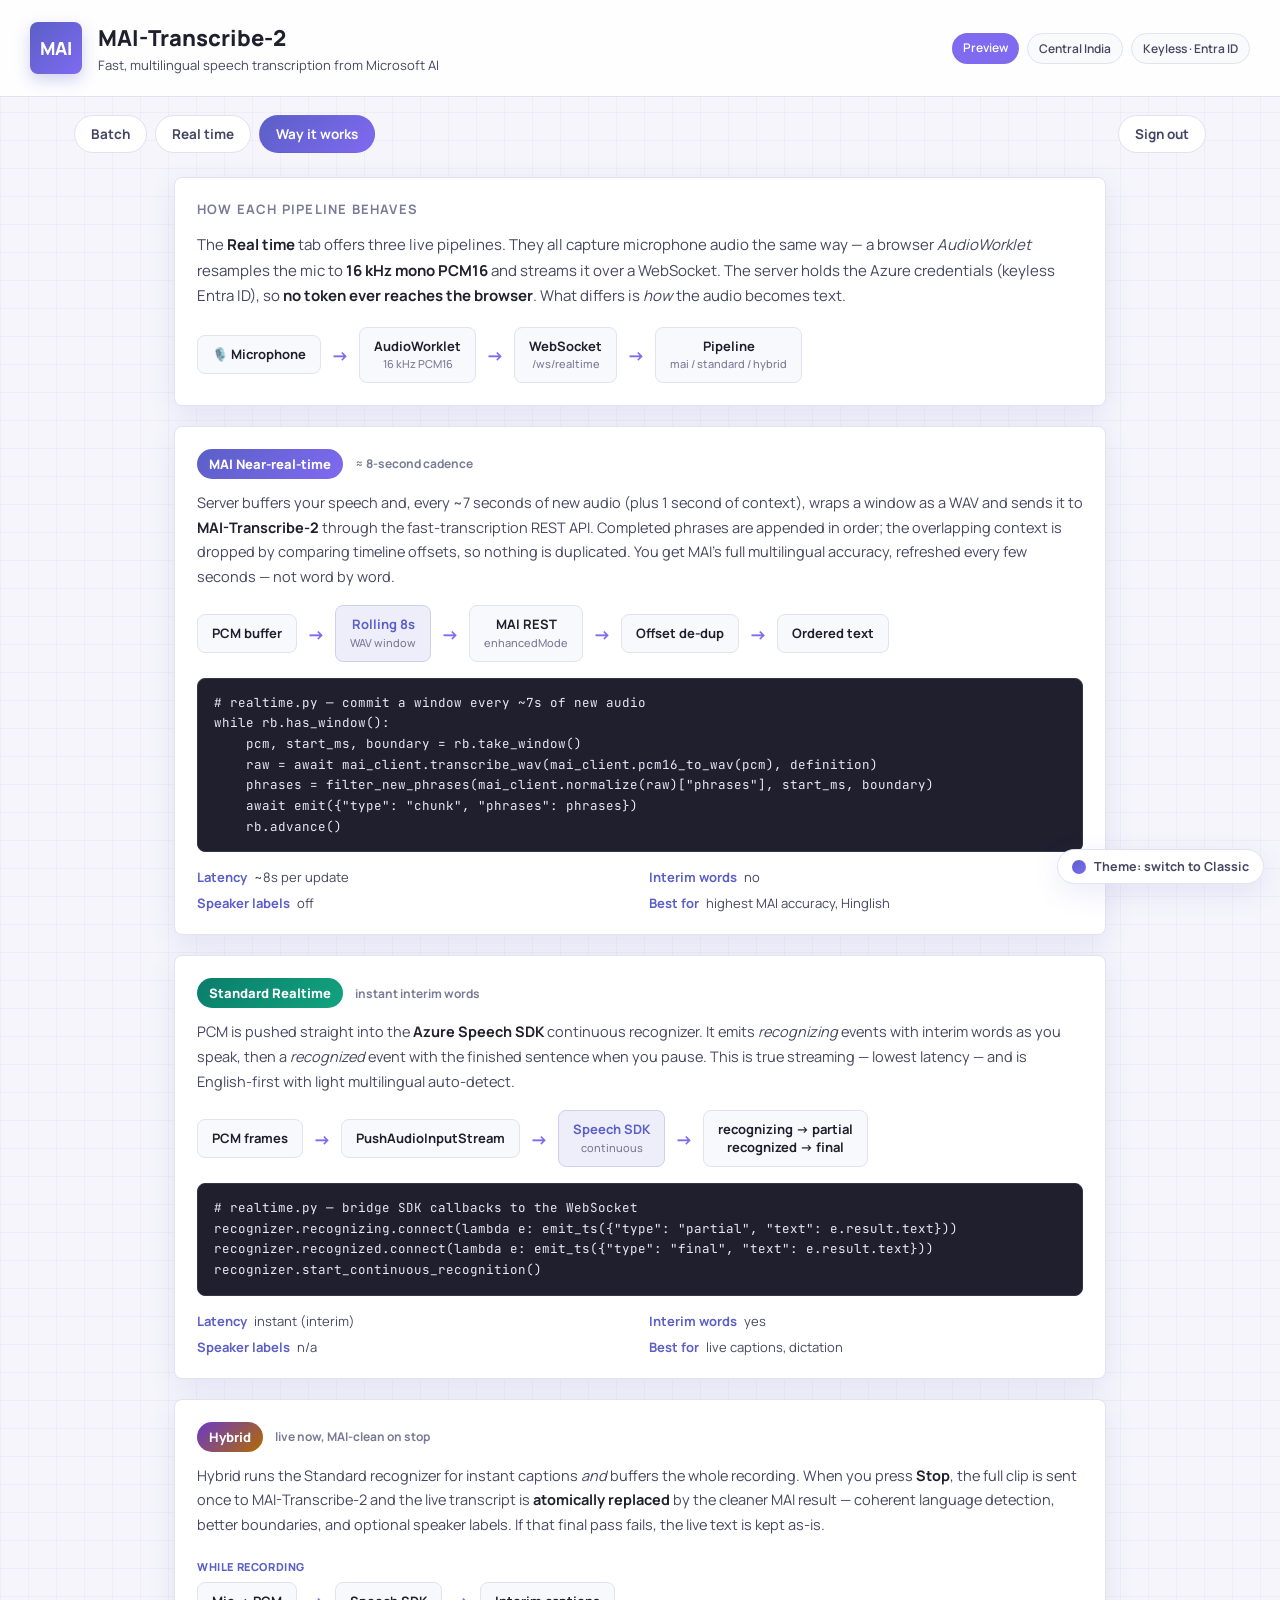
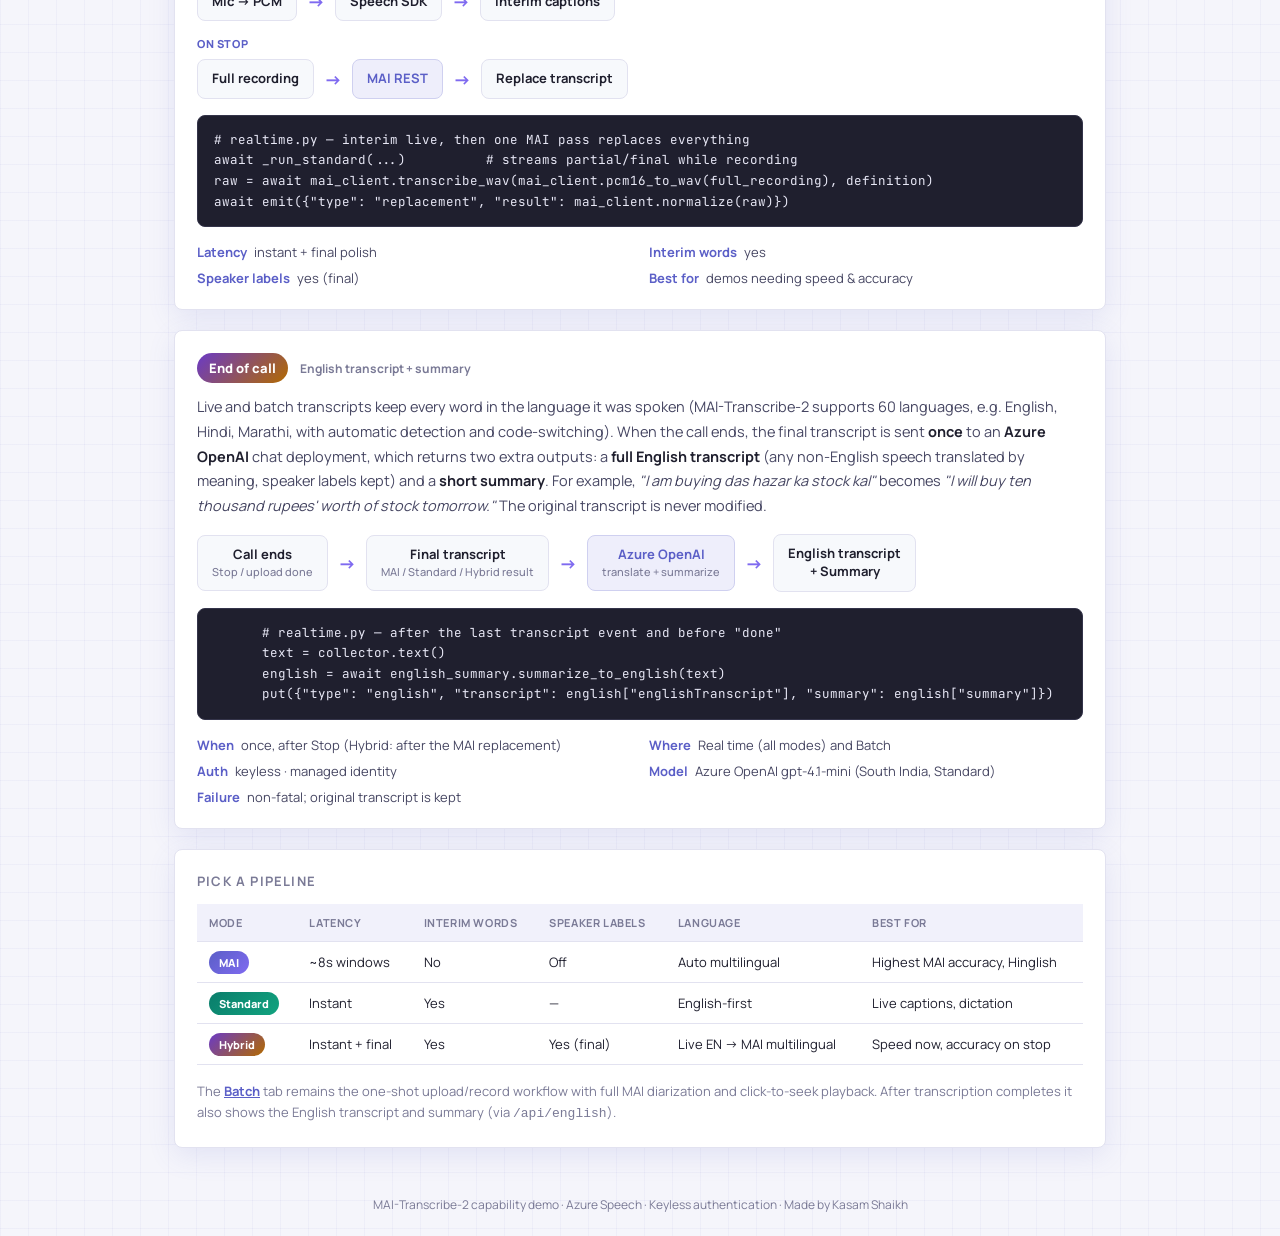
==== commit 71b3ebae: "Add switchable Copilot/Classic themes with a floating toggle Co-authored-by: Copilot <223556219+Copi" ====
--- a/public/how-it-works.html
+++ b/public/how-it-works.html
@@ -8,7 +8,8 @@
   <link rel="preconnect" href="https://fonts.gstatic.com" crossorigin />
   <link href="https://fonts.googleapis.com/css2?family=Manrope:wght@400;500;600;700;800&display=swap" rel="stylesheet" />
   <link href="https://fonts.googleapis.com/css2?family=JetBrains+Mono:wght@400;600&display=swap" rel="stylesheet" />
-  <link rel="stylesheet" href="styles.css?v=9" />
+  <link rel="stylesheet" href="styles.css?v=10" />
+  <script src="theme.js?v=1"></script>
   <link rel="stylesheet" href="how-it-works.css?v=1" />
 </head>
 <body>
--- a/public/styles.css
+++ b/public/styles.css
@@ -6,13 +6,52 @@
   --ink-soft: #5a4650;
   --ink-mute: #8a7a82;
   --line: #ecdfe5;
-  --brand: #97144d;        /* Axis Bank burgundy */
-  --brand-2: #cf1b6a;      /* Axis magenta accent */
+  --brand: #97144d;        /* Classic: Axis burgundy */
+  --brand-2: #cf1b6a;      /* Classic: magenta accent */
+  --brand-rgb: 151, 20, 77;
   --accent: #b26a00;       /* warm gold for the speed highlight */
   --danger: #dc3545;
   --radius: 8px;
   --radius-sm: 7px;
-  --shadow: 0 8px 28px rgba(151, 20, 77, 0.10);
+  --shadow: 0 8px 28px rgba(var(--brand-rgb), 0.10);
+  /* Soft brand tints used for chips, hovers and highlights */
+  --tint: #fbeff4;
+  --tint-2: #f4e9ef;
+  --tint-hover: #faf1f5;
+  --tint-active: #fbeef3;
+  --tint-line: #ecc6d8;
+  --tint-strong: #f3e1ea;
+  --tint-text: #7a0f3e;
+  --other-bg: #f7e0ee;
+  --other-fg: #a3186b;
+  --code-bg: #241820;
+  --code-line: #3a2a32;
+  --code-fg: #f3e3ea;
+}
+
+/* Copilot / Cowork theme (default): clean white, soft purple-blue */
+html[data-theme="copilot"] {
+  --bg: #f5f5fb;
+  --ink: #1f1f2e;
+  --ink-soft: #464662;
+  --ink-mute: #7a7a96;
+  --line: #e2e2f0;
+  --brand: #5b5fc7;
+  --brand-2: #7f6af0;
+  --brand-rgb: 91, 95, 199;
+  --shadow: 0 8px 28px rgba(var(--brand-rgb), 0.12);
+  --tint: #eeeefb;
+  --tint-2: #ebecf8;
+  --tint-hover: #f1f1fb;
+  --tint-active: #ebebfa;
+  --tint-line: #cfd0f0;
+  --tint-strong: #e4e5f8;
+  --tint-text: #3b3d9a;
+  --other-bg: #e9e3fb;
+  --other-fg: #5b3fc4;
+  --code-bg: #1f1f2e;
+  --code-line: #34344a;
+  --code-fg: #e8e8f6;
 }
 
 * { box-sizing: border-box; }
@@ -23,8 +62,8 @@
   font-family: "Manrope", sans-serif;
   color: var(--ink);
   background:
-    linear-gradient(rgba(151, 20, 77, 0.05) 1px, transparent 1px),
-    linear-gradient(90deg, rgba(151, 20, 77, 0.05) 1px, transparent 1px),
+    linear-gradient(rgba(var(--brand-rgb), 0.05) 1px, transparent 1px),
+    linear-gradient(90deg, rgba(var(--brand-rgb), 0.05) 1px, transparent 1px),
     var(--bg);
   background-size: 28px 28px;
   min-height: 100vh;
@@ -43,7 +82,7 @@
   display: grid; place-items: center;
   font-weight: 800; font-size: 18px; letter-spacing: 0; color: #fff;
   background: linear-gradient(135deg, var(--brand), var(--brand-2));
-  box-shadow: 0 6px 16px rgba(37, 99, 235, 0.2);
+  box-shadow: 0 6px 16px rgba(var(--brand-rgb), 0.28);
 }
 .brand-text h1 { margin: 0; font-size: 22px; font-weight: 800; letter-spacing: 0; }
 .brand-text p { margin: 3px 0 0; color: var(--ink-soft); font-size: 13px; }
@@ -126,8 +165,8 @@
 
 .model-selection {
   display: flex; align-items: center; gap: 9px; margin-top: 8px; min-height: 42px;
-  padding: 9px 11px; border: 1px solid #ecc6d8; border-radius: var(--radius-sm);
-  background: #fbeff4; color: #7a0f3e; font-size: 13px; font-weight: 700;
+  padding: 9px 11px; border: 1px solid var(--tint-line); border-radius: var(--radius-sm);
+  background: var(--tint); color: var(--tint-text); font-size: 13px; font-weight: 700;
 }
 .model-dot { width: 8px; height: 8px; border-radius: 50%; background: var(--brand); }
 .model-status { margin-left: auto; color: var(--brand); font-size: 11px; text-transform: uppercase; }
@@ -160,7 +199,7 @@
   border-radius: 7px; font-weight: 700; font-size: 15px; color: #fff; font-family: inherit;
   background: linear-gradient(135deg, var(--brand), var(--brand-2));
   display: flex; align-items: center; justify-content: center; gap: 10px;
-  transition: transform 0.12s, opacity 0.2s; box-shadow: 0 6px 16px rgba(151, 20, 77, 0.25);
+  transition: transform 0.12s, opacity 0.2s; box-shadow: 0 6px 16px rgba(var(--brand-rgb), 0.3);
 }
 .primary-btn:hover:not(:disabled) { transform: translateY(-1px); }
 .primary-btn:disabled { opacity: 0.45; cursor: not-allowed; box-shadow: none; }
@@ -206,14 +245,14 @@
 .phrase.turn {
   display: flex; gap: 8px; align-items: baseline; border-bottom: none; padding: 5px 8px;
 }
-.phrase:hover { background: #faf1f5; }
-.phrase.active { background: #fbeef3; border-bottom-color: transparent; }
+.phrase:hover { background: var(--tint-hover); }
+.phrase.active { background: var(--tint-active); border-bottom-color: transparent; }
 .turn-speaker { flex: none; font-weight: 800; color: var(--brand); white-space: nowrap; }
 .turn-body { flex: 1; min-width: 0; }
 .transcript-summary {
   display: flex; flex-wrap: wrap; gap: 18px; margin-bottom: 14px; padding: 10px 14px;
   border: 1px solid var(--line); border-left: 3px solid var(--brand);
-  border-radius: var(--radius-sm); background: #fbeff4;
+  border-radius: var(--radius-sm); background: var(--tint);
 }
 .summary-item { display: flex; flex-direction: column; gap: 2px; }
 .summary-k { font-size: 10px; text-transform: uppercase; letter-spacing: 0.7px; color: var(--brand); font-weight: 800; }
@@ -223,13 +262,13 @@
   letter-spacing: 0.5px; padding: 1px 6px; border-radius: 5px; margin-right: 5px;
   vertical-align: middle; transform: translateY(-1px);
 }
-.lang-en { background: #f3e1ea; color: #7a0f3e; }
+.lang-en { background: var(--tint-strong); color: var(--tint-text); }
 .lang-hi { background: #fdeecf; color: #8a5a06; }
-.lang-other { background: #f7e0ee; color: #a3186b; }
+.lang-other { background: var(--other-bg); color: var(--other-fg); }
 
 .bias-note {
   margin-top: 16px; padding: 11px 13px; border-radius: var(--radius-sm); font-size: 12.5px;
-  background: rgba(151, 20, 77, 0.06); border: 1px solid rgba(151, 20, 77, 0.22); color: var(--ink-soft);
+  background: rgba(var(--brand-rgb), 0.07); border: 1px solid rgba(var(--brand-rgb), 0.25); color: var(--ink-soft);
 }
 .bias-note b { color: var(--brand); }
 .english-card {
@@ -260,6 +299,20 @@
 }
 .top-nav a:hover { color: var(--brand); border-color: var(--brand); }
 .top-nav a.signout { margin-left: auto; }
+
+/* Floating theme switch (Classic burgundy <-> Copilot purple), added by theme.js */
+.theme-toggle {
+  position: fixed; right: 16px; bottom: 16px; z-index: 50;
+  display: inline-flex; align-items: center; gap: 8px;
+  padding: 8px 14px; border-radius: 999px; cursor: pointer;
+  font: 700 12.5px "Manrope", sans-serif; color: var(--ink-soft);
+  background: #fff; border: 1px solid var(--line); box-shadow: var(--shadow);
+}
+.theme-toggle:hover { color: var(--brand); border-color: var(--brand); }
+.theme-toggle .swatch {
+  width: 14px; height: 14px; border-radius: 50%;
+  background: linear-gradient(135deg, var(--brand), var(--brand-2));
+}
 .top-nav a.active {
   color: #fff; background: linear-gradient(135deg, var(--brand), var(--brand-2)); border-color: transparent;
 }
--- a/public/how-it-works.css
+++ b/public/how-it-works.css
@@ -19,7 +19,7 @@
 }
 .flow-step small { display: block; font-weight: 500; font-size: 11px; color: var(--ink-mute); margin-top: 2px; }
 .flow-step.accent {
-  background: #fbeff4; border-color: #ecc6d8; color: var(--brand);
+  background: var(--tint); border-color: var(--tint-line); color: var(--brand);
 }
 .flow-arrow { color: var(--brand-2); font-weight: 800; font-size: 18px; }
 .flow.labeled { display: block; }
@@ -36,7 +36,7 @@
   background: var(--brand);
 }
 .pipe-badge.sm { font-size: 11px; padding: 4px 10px; }
-.pipe-badge.mai { background: linear-gradient(135deg, #97144d, #cf1b6a); }
+.pipe-badge.mai { background: linear-gradient(135deg, var(--brand), var(--brand-2)); }
 .pipe-badge.standard { background: linear-gradient(135deg, #0a7d6b, #12a37f); }
 .pipe-badge.hybrid { background: linear-gradient(135deg, #6a3ac7, #b26a00); }
 .pipe-tag { font-size: 12px; font-weight: 700; color: var(--ink-mute); }
@@ -46,11 +46,11 @@
 /* Code snippet */
 .snippet {
   margin: 16px 0 0; padding: 14px 16px; border-radius: 8px; overflow-x: auto;
-  background: #241820; border: 1px solid #3a2a32;
+  background: var(--code-bg); border: 1px solid var(--code-line);
 }
 .snippet code {
   font-family: "JetBrains Mono", ui-monospace, "Cascadia Code", Consolas, monospace;
-  font-size: 12.5px; line-height: 1.65; color: #f3e3ea; white-space: pre;
+  font-size: 12.5px; line-height: 1.65; color: var(--code-fg); white-space: pre;
 }
 
 /* Characteristics */
@@ -69,7 +69,7 @@
 }
 .compare thead th {
   font-size: 11px; text-transform: uppercase; letter-spacing: 0.6px; color: var(--ink-mute);
-  background: #faf1f5;
+  background: var(--tint-hover);
 }
 .compare tbody tr:hover { background: #fbfafc; }
 .foot-note { margin: 16px 0 0; font-size: 13px; color: var(--ink-mute); line-height: 1.6; }
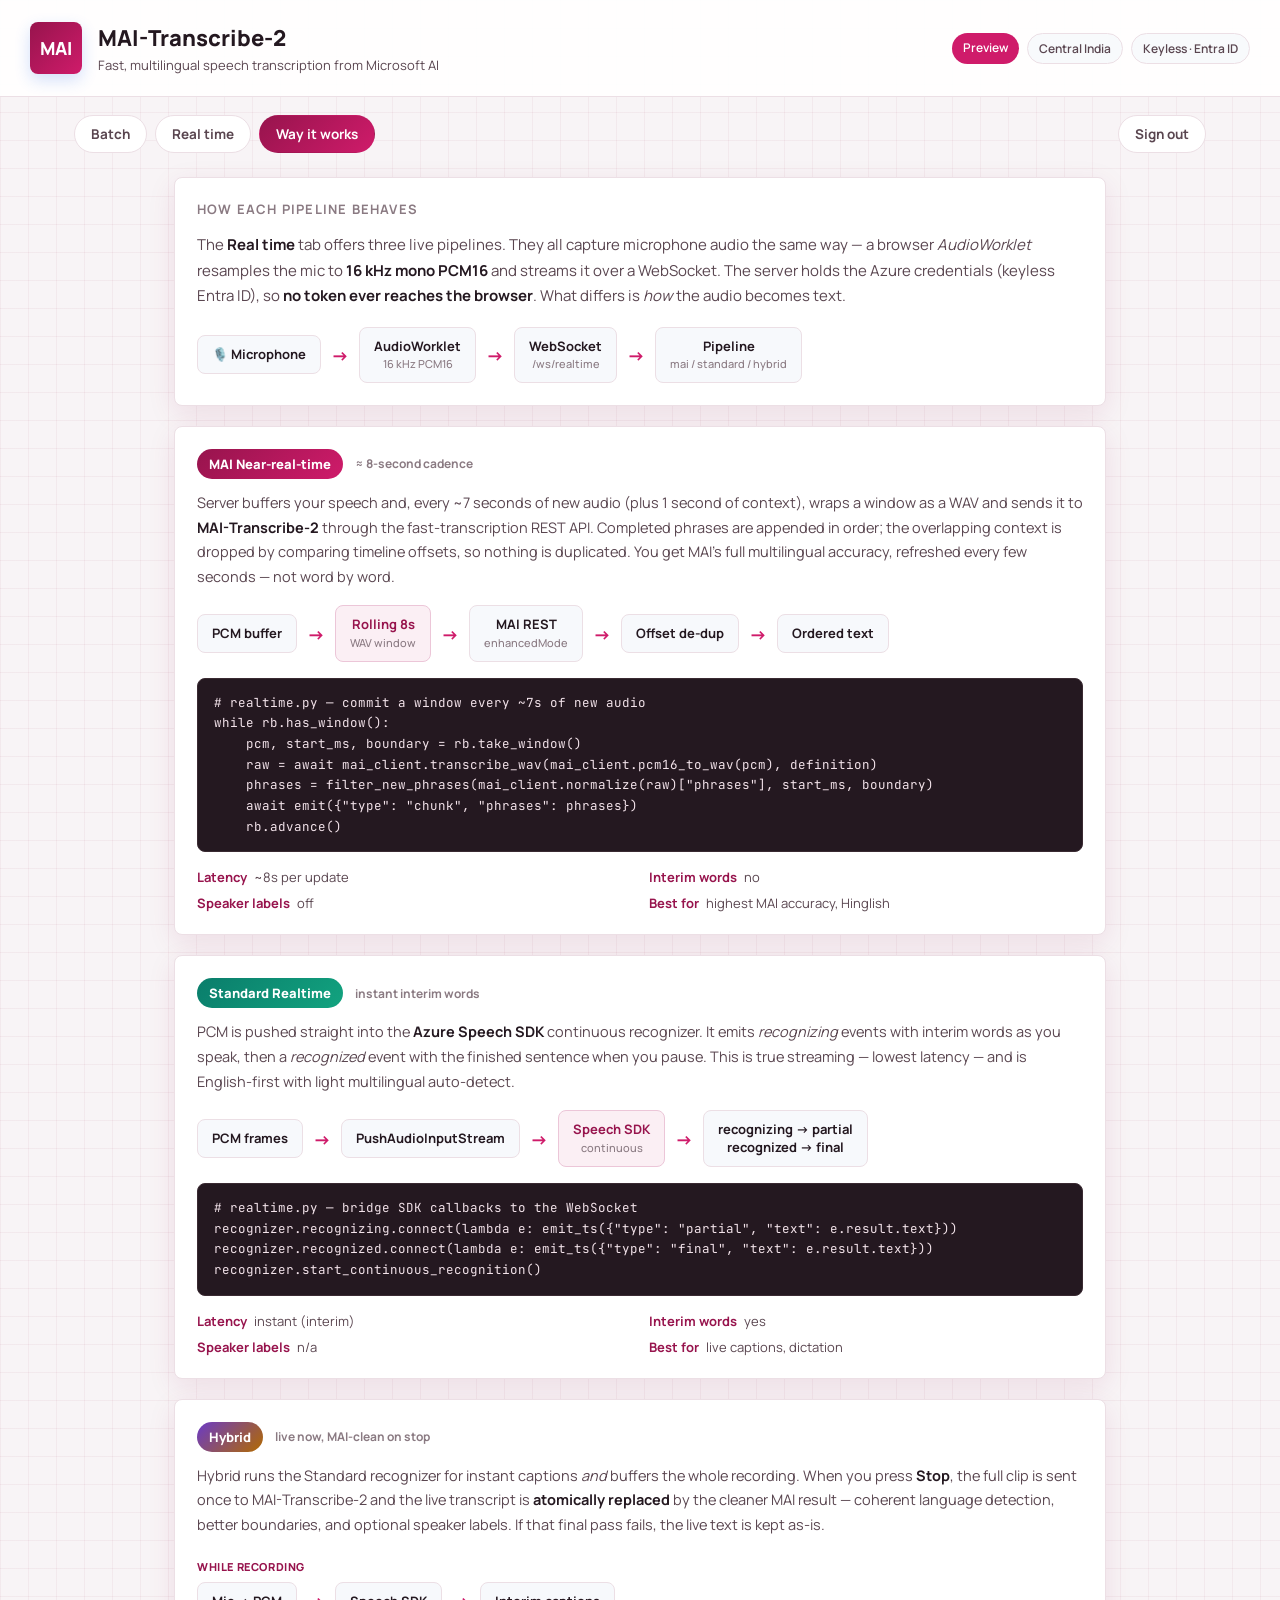
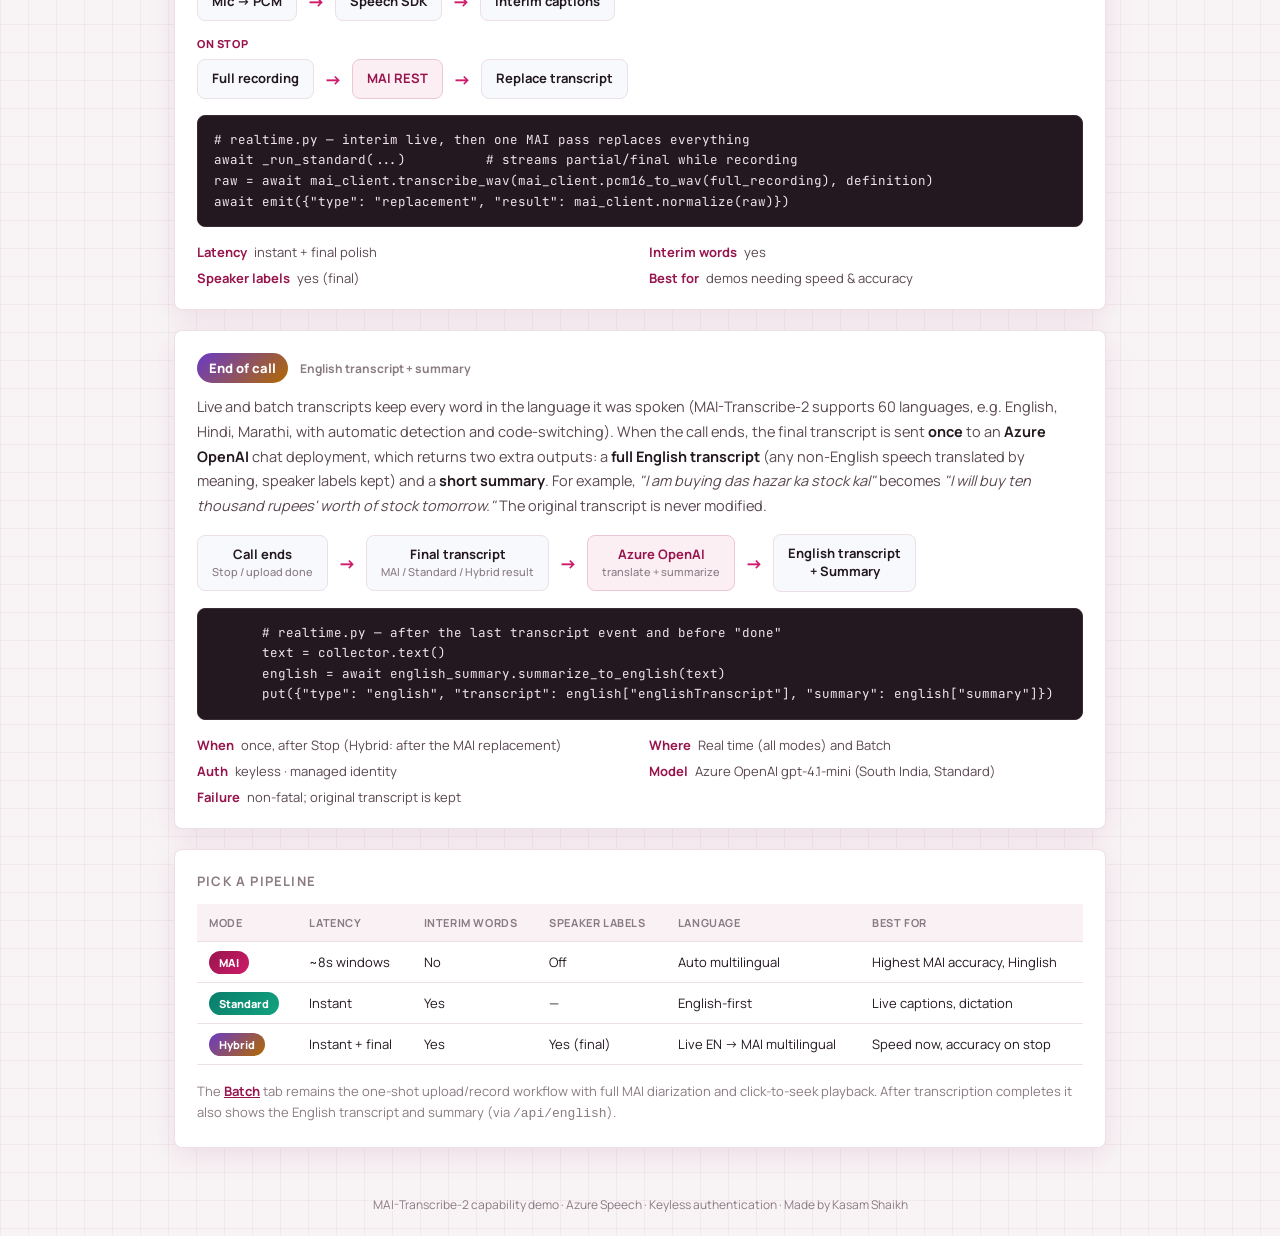
==== commit 915d378b: "Revert "Add switchable Copilot/Classic themes with a floating toggle" This reverts commit 71b3ebae25" ====
--- a/public/how-it-works.html
+++ b/public/how-it-works.html
@@ -8,8 +8,7 @@
   <link rel="preconnect" href="https://fonts.gstatic.com" crossorigin />
   <link href="https://fonts.googleapis.com/css2?family=Manrope:wght@400;500;600;700;800&display=swap" rel="stylesheet" />
   <link href="https://fonts.googleapis.com/css2?family=JetBrains+Mono:wght@400;600&display=swap" rel="stylesheet" />
-  <link rel="stylesheet" href="styles.css?v=10" />
-  <script src="theme.js?v=1"></script>
+  <link rel="stylesheet" href="styles.css?v=9" />
   <link rel="stylesheet" href="how-it-works.css?v=1" />
 </head>
 <body>
--- a/public/styles.css
+++ b/public/styles.css
@@ -6,52 +6,13 @@
   --ink-soft: #5a4650;
   --ink-mute: #8a7a82;
   --line: #ecdfe5;
-  --brand: #97144d;        /* Classic: Axis burgundy */
-  --brand-2: #cf1b6a;      /* Classic: magenta accent */
-  --brand-rgb: 151, 20, 77;
+  --brand: #97144d;        /* Axis Bank burgundy */
+  --brand-2: #cf1b6a;      /* Axis magenta accent */
   --accent: #b26a00;       /* warm gold for the speed highlight */
   --danger: #dc3545;
   --radius: 8px;
   --radius-sm: 7px;
-  --shadow: 0 8px 28px rgba(var(--brand-rgb), 0.10);
-  /* Soft brand tints used for chips, hovers and highlights */
-  --tint: #fbeff4;
-  --tint-2: #f4e9ef;
-  --tint-hover: #faf1f5;
-  --tint-active: #fbeef3;
-  --tint-line: #ecc6d8;
-  --tint-strong: #f3e1ea;
-  --tint-text: #7a0f3e;
-  --other-bg: #f7e0ee;
-  --other-fg: #a3186b;
-  --code-bg: #241820;
-  --code-line: #3a2a32;
-  --code-fg: #f3e3ea;
-}
-
-/* Copilot / Cowork theme (default): clean white, soft purple-blue */
-html[data-theme="copilot"] {
-  --bg: #f5f5fb;
-  --ink: #1f1f2e;
-  --ink-soft: #464662;
-  --ink-mute: #7a7a96;
-  --line: #e2e2f0;
-  --brand: #5b5fc7;
-  --brand-2: #7f6af0;
-  --brand-rgb: 91, 95, 199;
-  --shadow: 0 8px 28px rgba(var(--brand-rgb), 0.12);
-  --tint: #eeeefb;
-  --tint-2: #ebecf8;
-  --tint-hover: #f1f1fb;
-  --tint-active: #ebebfa;
-  --tint-line: #cfd0f0;
-  --tint-strong: #e4e5f8;
-  --tint-text: #3b3d9a;
-  --other-bg: #e9e3fb;
-  --other-fg: #5b3fc4;
-  --code-bg: #1f1f2e;
-  --code-line: #34344a;
-  --code-fg: #e8e8f6;
+  --shadow: 0 8px 28px rgba(151, 20, 77, 0.10);
 }
 
 * { box-sizing: border-box; }
@@ -62,8 +23,8 @@
   font-family: "Manrope", sans-serif;
   color: var(--ink);
   background:
-    linear-gradient(rgba(var(--brand-rgb), 0.05) 1px, transparent 1px),
-    linear-gradient(90deg, rgba(var(--brand-rgb), 0.05) 1px, transparent 1px),
+    linear-gradient(rgba(151, 20, 77, 0.05) 1px, transparent 1px),
+    linear-gradient(90deg, rgba(151, 20, 77, 0.05) 1px, transparent 1px),
     var(--bg);
   background-size: 28px 28px;
   min-height: 100vh;
@@ -82,7 +43,7 @@
   display: grid; place-items: center;
   font-weight: 800; font-size: 18px; letter-spacing: 0; color: #fff;
   background: linear-gradient(135deg, var(--brand), var(--brand-2));
-  box-shadow: 0 6px 16px rgba(var(--brand-rgb), 0.28);
+  box-shadow: 0 6px 16px rgba(37, 99, 235, 0.2);
 }
 .brand-text h1 { margin: 0; font-size: 22px; font-weight: 800; letter-spacing: 0; }
 .brand-text p { margin: 3px 0 0; color: var(--ink-soft); font-size: 13px; }
@@ -165,8 +126,8 @@
 
 .model-selection {
   display: flex; align-items: center; gap: 9px; margin-top: 8px; min-height: 42px;
-  padding: 9px 11px; border: 1px solid var(--tint-line); border-radius: var(--radius-sm);
-  background: var(--tint); color: var(--tint-text); font-size: 13px; font-weight: 700;
+  padding: 9px 11px; border: 1px solid #ecc6d8; border-radius: var(--radius-sm);
+  background: #fbeff4; color: #7a0f3e; font-size: 13px; font-weight: 700;
 }
 .model-dot { width: 8px; height: 8px; border-radius: 50%; background: var(--brand); }
 .model-status { margin-left: auto; color: var(--brand); font-size: 11px; text-transform: uppercase; }
@@ -199,7 +160,7 @@
   border-radius: 7px; font-weight: 700; font-size: 15px; color: #fff; font-family: inherit;
   background: linear-gradient(135deg, var(--brand), var(--brand-2));
   display: flex; align-items: center; justify-content: center; gap: 10px;
-  transition: transform 0.12s, opacity 0.2s; box-shadow: 0 6px 16px rgba(var(--brand-rgb), 0.3);
+  transition: transform 0.12s, opacity 0.2s; box-shadow: 0 6px 16px rgba(151, 20, 77, 0.25);
 }
 .primary-btn:hover:not(:disabled) { transform: translateY(-1px); }
 .primary-btn:disabled { opacity: 0.45; cursor: not-allowed; box-shadow: none; }
@@ -245,14 +206,14 @@
 .phrase.turn {
   display: flex; gap: 8px; align-items: baseline; border-bottom: none; padding: 5px 8px;
 }
-.phrase:hover { background: var(--tint-hover); }
-.phrase.active { background: var(--tint-active); border-bottom-color: transparent; }
+.phrase:hover { background: #faf1f5; }
+.phrase.active { background: #fbeef3; border-bottom-color: transparent; }
 .turn-speaker { flex: none; font-weight: 800; color: var(--brand); white-space: nowrap; }
 .turn-body { flex: 1; min-width: 0; }
 .transcript-summary {
   display: flex; flex-wrap: wrap; gap: 18px; margin-bottom: 14px; padding: 10px 14px;
   border: 1px solid var(--line); border-left: 3px solid var(--brand);
-  border-radius: var(--radius-sm); background: var(--tint);
+  border-radius: var(--radius-sm); background: #fbeff4;
 }
 .summary-item { display: flex; flex-direction: column; gap: 2px; }
 .summary-k { font-size: 10px; text-transform: uppercase; letter-spacing: 0.7px; color: var(--brand); font-weight: 800; }
@@ -262,13 +223,13 @@
   letter-spacing: 0.5px; padding: 1px 6px; border-radius: 5px; margin-right: 5px;
   vertical-align: middle; transform: translateY(-1px);
 }
-.lang-en { background: var(--tint-strong); color: var(--tint-text); }
+.lang-en { background: #f3e1ea; color: #7a0f3e; }
 .lang-hi { background: #fdeecf; color: #8a5a06; }
-.lang-other { background: var(--other-bg); color: var(--other-fg); }
+.lang-other { background: #f7e0ee; color: #a3186b; }
 
 .bias-note {
   margin-top: 16px; padding: 11px 13px; border-radius: var(--radius-sm); font-size: 12.5px;
-  background: rgba(var(--brand-rgb), 0.07); border: 1px solid rgba(var(--brand-rgb), 0.25); color: var(--ink-soft);
+  background: rgba(151, 20, 77, 0.06); border: 1px solid rgba(151, 20, 77, 0.22); color: var(--ink-soft);
 }
 .bias-note b { color: var(--brand); }
 .english-card {
@@ -299,20 +260,6 @@
 }
 .top-nav a:hover { color: var(--brand); border-color: var(--brand); }
 .top-nav a.signout { margin-left: auto; }
-
-/* Floating theme switch (Classic burgundy <-> Copilot purple), added by theme.js */
-.theme-toggle {
-  position: fixed; right: 16px; bottom: 16px; z-index: 50;
-  display: inline-flex; align-items: center; gap: 8px;
-  padding: 8px 14px; border-radius: 999px; cursor: pointer;
-  font: 700 12.5px "Manrope", sans-serif; color: var(--ink-soft);
-  background: #fff; border: 1px solid var(--line); box-shadow: var(--shadow);
-}
-.theme-toggle:hover { color: var(--brand); border-color: var(--brand); }
-.theme-toggle .swatch {
-  width: 14px; height: 14px; border-radius: 50%;
-  background: linear-gradient(135deg, var(--brand), var(--brand-2));
-}
 .top-nav a.active {
   color: #fff; background: linear-gradient(135deg, var(--brand), var(--brand-2)); border-color: transparent;
 }
--- a/public/how-it-works.css
+++ b/public/how-it-works.css
@@ -19,7 +19,7 @@
 }
 .flow-step small { display: block; font-weight: 500; font-size: 11px; color: var(--ink-mute); margin-top: 2px; }
 .flow-step.accent {
-  background: var(--tint); border-color: var(--tint-line); color: var(--brand);
+  background: #fbeff4; border-color: #ecc6d8; color: var(--brand);
 }
 .flow-arrow { color: var(--brand-2); font-weight: 800; font-size: 18px; }
 .flow.labeled { display: block; }
@@ -36,7 +36,7 @@
   background: var(--brand);
 }
 .pipe-badge.sm { font-size: 11px; padding: 4px 10px; }
-.pipe-badge.mai { background: linear-gradient(135deg, var(--brand), var(--brand-2)); }
+.pipe-badge.mai { background: linear-gradient(135deg, #97144d, #cf1b6a); }
 .pipe-badge.standard { background: linear-gradient(135deg, #0a7d6b, #12a37f); }
 .pipe-badge.hybrid { background: linear-gradient(135deg, #6a3ac7, #b26a00); }
 .pipe-tag { font-size: 12px; font-weight: 700; color: var(--ink-mute); }
@@ -46,11 +46,11 @@
 /* Code snippet */
 .snippet {
   margin: 16px 0 0; padding: 14px 16px; border-radius: 8px; overflow-x: auto;
-  background: var(--code-bg); border: 1px solid var(--code-line);
+  background: #241820; border: 1px solid #3a2a32;
 }
 .snippet code {
   font-family: "JetBrains Mono", ui-monospace, "Cascadia Code", Consolas, monospace;
-  font-size: 12.5px; line-height: 1.65; color: var(--code-fg); white-space: pre;
+  font-size: 12.5px; line-height: 1.65; color: #f3e3ea; white-space: pre;
 }
 
 /* Characteristics */
@@ -69,7 +69,7 @@
 }
 .compare thead th {
   font-size: 11px; text-transform: uppercase; letter-spacing: 0.6px; color: var(--ink-mute);
-  background: var(--tint-hover);
+  background: #faf1f5;
 }
 .compare tbody tr:hover { background: #fbfafc; }
 .foot-note { margin: 16px 0 0; font-size: 13px; color: var(--ink-mute); line-height: 1.6; }
